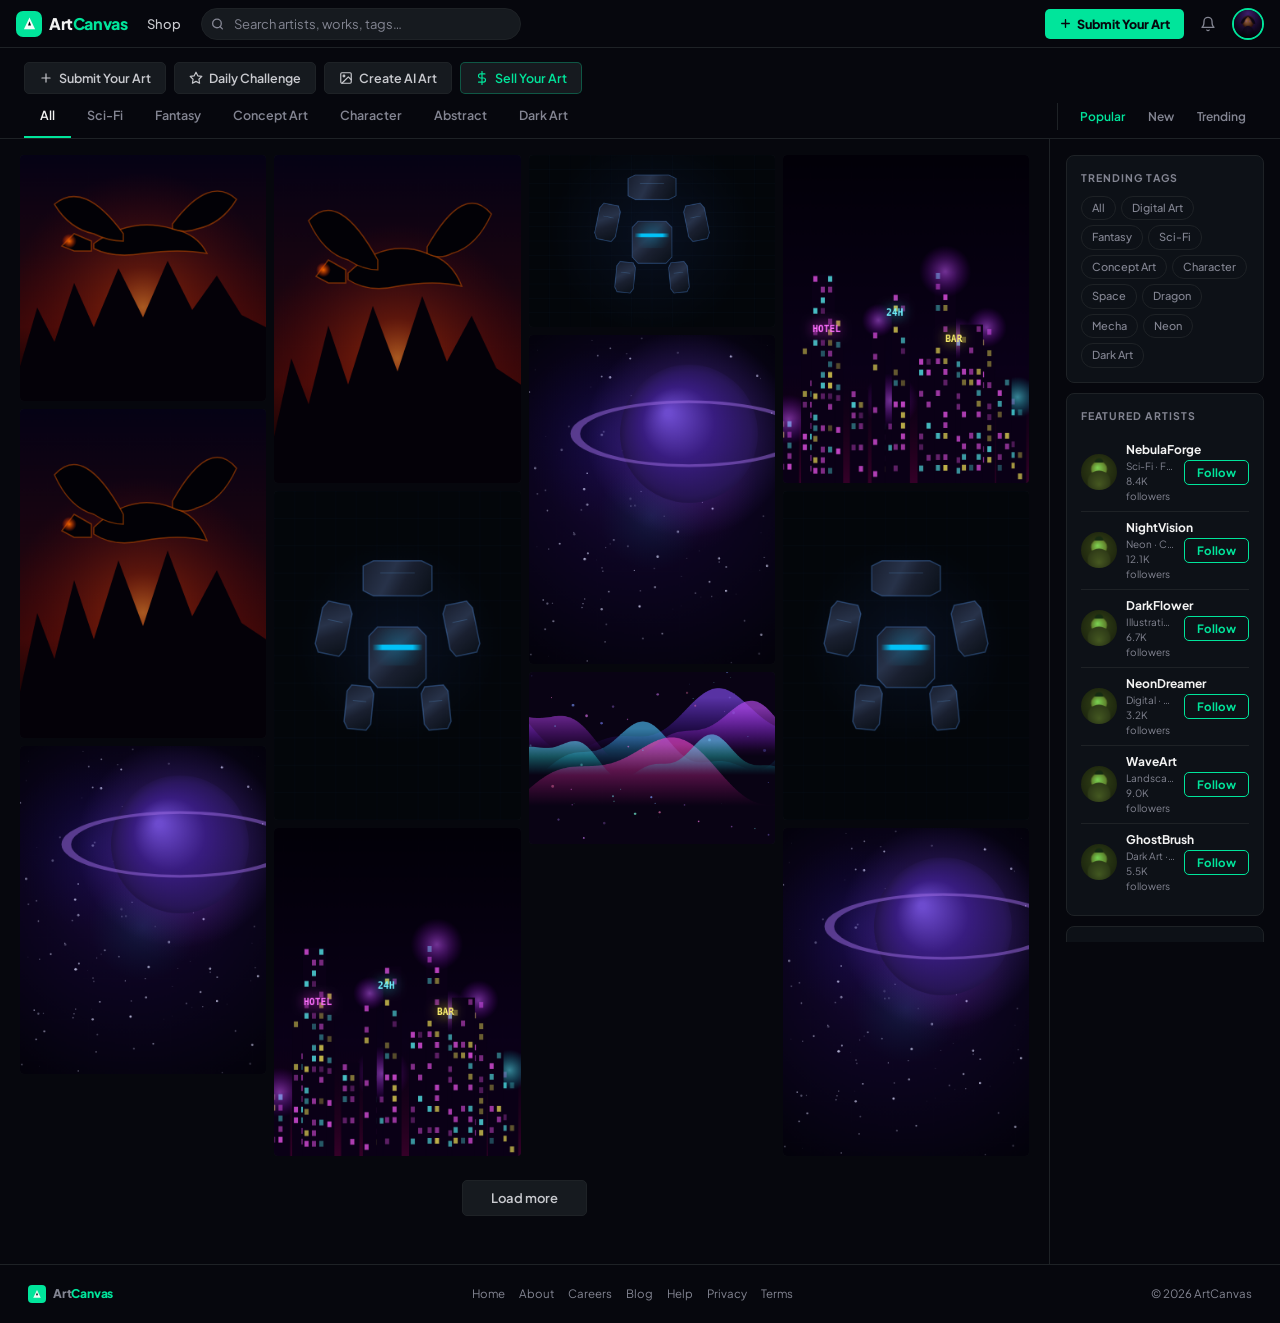
==== browse.html @ 759a5e2f "Overhaul visual design + make site fully functional - Match DeviantArt's exact color palette: #00e59" ====
<!DOCTYPE html>
<html lang="en">
<head>
  <meta charset="UTF-8">
  <meta name="viewport" content="width=device-width, initial-scale=1">
  <title>Explore — ArtCanvas</title>
  <link rel="preconnect" href="https://fonts.googleapis.com">
  <link rel="preconnect" href="https://fonts.gstatic.com" crossorigin>
  <link href="https://fonts.googleapis.com/css2?family=Plus+Jakarta+Sans:wght@400;500;600;700;800;900&display=swap" rel="stylesheet">
  <link rel="stylesheet" href="css/style.css">
</head>
<body>

<!-- ── GLOBAL NAV ─────────────────────────────────── -->
<nav class="nav">
  <a class="logo" href="index.html">
    <span class="logo-icon">
      <svg viewBox="0 0 20 20" fill="none"><polygon points="10,2 17.5,17.5 2.5,17.5" fill="#fff" opacity=".95"/><polygon points="10,7 12,12.5 8,12.5" fill="#06070d"/></svg>
    </span>
    <span class="logo-text">Art<em>Canvas</em></span>
  </a>
  <button class="nav-shop">Shop</button>

  <div class="srch">
    <span class="srch-ico">
      <svg width="13" height="13" viewBox="0 0 24 24" fill="none" stroke="currentColor" stroke-width="2.5" stroke-linecap="round" stroke-linejoin="round"><circle cx="11" cy="11" r="8"/><path d="m21 21-4.35-4.35"/></svg>
    </span>
    <input type="search" id="searchInput" placeholder="Search artists, works, tags…">
  </div>

  <div class="nav-r">
    <button class="btn-submit">
      <svg width="13" height="13" viewBox="0 0 24 24" fill="none" stroke="currentColor" stroke-width="2.5" stroke-linecap="round" stroke-linejoin="round"><path d="M12 5v14m-7-7h14"/></svg>
      Submit Your Art
    </button>
    <button class="nav-icon-btn" title="Notifications">
      <svg viewBox="0 0 24 24" fill="none" stroke="currentColor" stroke-width="2" stroke-linecap="round" stroke-linejoin="round"><path d="M18 8A6 6 0 0 0 6 8c0 7-3 9-3 9h18s-3-2-3-9"/><path d="M13.73 21a2 2 0 0 1-3.46 0"/></svg>
    </button>
    <div class="nav-av"><canvas id="navAv" width="32" height="32"></canvas></div>
  </div>
</nav>

<!-- ── BROWSE PAGE ────────────────────────────────── -->
<div class="browse-page">

  <!-- Action bar -->
  <div class="browse-actions">
    <button class="browse-action-btn">
      <svg viewBox="0 0 24 24" fill="none" stroke="currentColor" stroke-width="2" stroke-linecap="round" stroke-linejoin="round" width="14" height="14"><path d="M12 5v14m-7-7h14"/></svg>
      Submit Your Art
    </button>
    <button class="browse-action-btn">
      <svg viewBox="0 0 24 24" fill="none" stroke="currentColor" stroke-width="2" stroke-linecap="round" stroke-linejoin="round" width="14" height="14"><polygon points="12 2 15.09 8.26 22 9.27 17 14.14 18.18 21.02 12 17.77 5.82 21.02 7 14.14 2 9.27 8.91 8.26 12 2"/></svg>
      Daily Challenge
    </button>
    <button class="browse-action-btn">
      <svg viewBox="0 0 24 24" fill="none" stroke="currentColor" stroke-width="2" stroke-linecap="round" stroke-linejoin="round" width="14" height="14"><rect x="3" y="3" width="18" height="18" rx="2"/><circle cx="8.5" cy="8.5" r="1.5"/><polyline points="21 15 16 10 5 21"/></svg>
      Create AI Art
    </button>
    <button class="browse-action-btn" style="color:var(--acc);border-color:rgba(0,229,155,.3)">
      <svg viewBox="0 0 24 24" fill="none" stroke="currentColor" stroke-width="2" stroke-linecap="round" stroke-linejoin="round" width="14" height="14"><line x1="12" y1="1" x2="12" y2="23"/><path d="M17 5H9.5a3.5 3.5 0 0 0 0 7h5a3.5 3.5 0 0 1 0 7H6"/></svg>
      Sell Your Art
    </button>
  </div>

  <!-- Category bar + sort -->
  <div class="browse-bar">
    <div class="browse-cats" id="browseCats">
      <button class="cat-pill active" data-cat="all">All</button>
      <button class="cat-pill" data-cat="sci-fi">Sci-Fi</button>
      <button class="cat-pill" data-cat="fantasy">Fantasy</button>
      <button class="cat-pill" data-cat="concept">Concept Art</button>
      <button class="cat-pill" data-cat="character">Character</button>
      <button class="cat-pill" data-cat="abstract">Abstract</button>
      <button class="cat-pill" data-cat="dark">Dark Art</button>
    </div>
    <div class="browse-sort">
      <button class="sort-pill active" data-sort="popular">Popular</button>
      <button class="sort-pill" data-sort="new">New</button>
      <button class="sort-pill" data-sort="trending">Trending</button>
    </div>
  </div>

  <!-- Layout -->
  <div class="browse-layout">

    <!-- Main masonry grid -->
    <main class="browse-main">
      <div class="masonry-grid" id="browseGrid"></div>
      <div class="load-more-row">
        <button class="load-more-btn" id="loadMoreBtn">Load more</button>
      </div>
    </main>

    <!-- Sidebar -->
    <aside class="browse-side">

      <div class="sc">
        <div class="sc-hd">Trending Tags</div>
        <div class="tag-cloud">
          <a class="tchip" href="browse.html">All</a>
          <a class="tchip" href="browse.html">Digital Art</a>
          <a class="tchip" href="browse.html">Fantasy</a>
          <a class="tchip" href="browse.html">Sci-Fi</a>
          <a class="tchip" href="browse.html">Concept Art</a>
          <a class="tchip" href="browse.html">Character</a>
          <a class="tchip" href="browse.html">Space</a>
          <a class="tchip" href="browse.html">Dragon</a>
          <a class="tchip" href="browse.html">Mecha</a>
          <a class="tchip" href="browse.html">Neon</a>
          <a class="tchip" href="browse.html">Dark Art</a>
        </div>
      </div>

      <div class="sc">
        <div class="sc-hd">Featured Artists</div>
        <div id="featuredArtists"></div>
      </div>

      <div class="sc">
        <div class="sc-hd">About ArtCanvas</div>
        <p style="font-size:12px;color:var(--fg3);line-height:1.65">A home for artists to share their work, grow their audience, and connect with a global community.</p>
        <div style="margin-top:12px;display:flex;gap:10px;flex-wrap:wrap">
          <a href="#" style="font-size:12px;color:var(--acc);font-weight:700">Join Free</a>
          <a href="#" style="font-size:12px;color:var(--fg3)">About</a>
          <a href="#" style="font-size:12px;color:var(--fg3)">Blog</a>
          <a href="#" style="font-size:12px;color:var(--fg3)">Help</a>
        </div>
      </div>

    </aside>
  </div>
</div>

<!-- ── FOOTER ─────────────────────────────────────── -->
<footer class="site-footer" style="margin-left:0">
  <div class="footer-inner">
    <div class="footer-logo">
      <span class="footer-logo-icon">
        <svg viewBox="0 0 20 20" fill="none"><polygon points="10,2 17.5,17.5 2.5,17.5" fill="#fff" opacity=".9"/><polygon points="10,7 12,12.5 8,12.5" fill="#06070d"/></svg>
      </span>
      <span class="footer-logo-text">Art<em>Canvas</em></span>
    </div>
    <div class="footer-links">
      <a href="index.html">Home</a><a href="#">About</a><a href="#">Careers</a>
      <a href="#">Blog</a><a href="#">Help</a><a href="#">Privacy</a><a href="#">Terms</a>
    </div>
    <div class="footer-copy">&copy; 2026 ArtCanvas</div>
  </div>
</footer>

<script src="js/art.js"></script>
<script src="js/data.js"></script>
<script src="js/app.js"></script>
<script src="js/browse.js"></script>
</body>
</html>
---- css/style.css ----
:root {
  color-scheme: dark;
  /* Matched to DA's exact palette */
  --bg:    #06070d;
  --surf:  #0d1117;
  --surf2: #161a1f;
  --surf3: #1e2226;
  --surf4: #252a30;
  --brd:   #1e2226;
  --brd2:  #2a3038;
  --fg:    #f2f2f2;
  --fg2:   #c9cacf;
  --fg3:   #838592;
  --acc:   #00e59b;
  --acc2:  #00c787;
  --acc-fg:#06070d;
  --red:   #ff5c5c;
  --lsb-w: 64px;
  --nav-h: 48px;
}

*, *::before, *::after { box-sizing: border-box; margin: 0; padding: 0; }
html { scroll-behavior: smooth; }
body {
  background: var(--bg);
  color: var(--fg);
  font-family: 'Plus Jakarta Sans', system-ui, -apple-system, sans-serif;
  font-size: 14px;
  line-height: 1.5;
  -webkit-font-smoothing: antialiased;
}
a { color: inherit; text-decoration: none; }
button { font-family: inherit; cursor: pointer; }
img, canvas, svg { display: block; }

/* ── NAV ─────────────────────────────────────────────── */
.nav {
  position: sticky; top: 0; height: var(--nav-h);
  background: var(--bg); border-bottom: 1px solid var(--brd);
  display: flex; align-items: center; padding: 0 16px; gap: 10px; z-index: 300;
}
.logo { display: flex; align-items: center; gap: 7px; flex-shrink: 0; }
.logo-icon { width: 26px; height: 26px; background: var(--acc); border-radius: 7px; display: flex; align-items: center; justify-content: center; }
.logo-icon svg { width: 15px; height: 15px; }
.logo-text { font-size: 16px; font-weight: 800; color: var(--fg); letter-spacing: -.4px; }
.logo-text em { color: var(--acc); font-style: normal; }
.nav-shop { background: none; border: none; color: var(--fg2); font-size: 13px; font-weight: 500; padding: 0 10px; cursor: pointer; }
.nav-shop:hover { color: var(--fg); }
.srch { flex: 1; max-width: 320px; position: relative; }
.srch-ico { position: absolute; left: 10px; top: 50%; transform: translateY(-50%); color: var(--fg3); pointer-events: none; }
.srch input { width: 100%; background: var(--surf2); border: 1px solid var(--brd); border-radius: 20px; padding: 7px 14px 7px 32px; color: var(--fg); font-size: 13px; outline: none; transition: border-color .2s; font-family: inherit; }
.srch input::placeholder { color: var(--fg3); }
.srch input:focus { border-color: var(--acc); }
.nav-links { display: flex; gap: 4px; margin-left: 4px; }
.nav-links a, .nav-links button { background: none; border: none; color: var(--fg2); font-size: 13px; font-weight: 500; padding: 5px 10px; border-radius: 5px; transition: color .15s, background .15s; white-space: nowrap; }
.nav-links a:hover, .nav-links button:hover { color: var(--fg); background: var(--surf2); }
.nav-links a.active { color: var(--acc); }
.nav-r { margin-left: auto; display: flex; align-items: center; gap: 8px; flex-shrink: 0; }
.btn-submit { background: var(--acc); color: var(--acc-fg); border: none; font-size: 12.5px; font-weight: 800; padding: 7px 14px; border-radius: 5px; display: flex; align-items: center; gap: 5px; transition: background .15s; white-space: nowrap; }
.btn-submit:hover { background: var(--acc2); }
.nav-icon-btn { position: relative; width: 32px; height: 32px; background: none; border: none; border-radius: 5px; display: flex; align-items: center; justify-content: center; color: var(--fg3); transition: color .15s, background .15s; }
.nav-icon-btn:hover { color: var(--fg2); background: var(--surf2); }
.nav-icon-btn svg { width: 16px; height: 16px; }
.notif-dot { position: absolute; top: 5px; right: 5px; width: 6px; height: 6px; background: var(--red); border-radius: 50%; border: 1.5px solid var(--bg); }
.nav-av { width: 32px; height: 32px; border-radius: 50%; overflow: hidden; border: 2px solid var(--acc); cursor: pointer; transition: box-shadow .15s; }
.nav-av:hover { box-shadow: 0 0 0 2px rgba(0,229,155,.3); }
.nav-av canvas { width: 100%; height: 100%; }

/* ── APP SHELL ───────────────────────────────────────── */
.app { display: flex; min-height: calc(100vh - var(--nav-h)); }

/* ── LEFT SIDEBAR ────────────────────────────────────── */
.lsb { width: var(--lsb-w); flex-shrink: 0; position: sticky; top: var(--nav-h); height: calc(100vh - var(--nav-h)); background: var(--bg); border-right: 1px solid var(--brd); display: flex; flex-direction: column; align-items: center; padding-top: 8px; gap: 2px; z-index: 200; }
.lsb-btn { width: 48px; height: 48px; border-radius: 8px; display: flex; flex-direction: column; align-items: center; justify-content: center; gap: 3px; background: none; border: none; color: var(--fg3); transition: color .15s, background .15s; }
.lsb-btn:hover { color: var(--fg2); background: var(--surf2); }
.lsb-btn.active { color: var(--acc); }
.lsb-btn svg { width: 18px; height: 18px; }
.lsb-btn-label { font-size: 9px; font-weight: 600; letter-spacing: .02em; }

/* ── MAIN COLUMN ─────────────────────────────────────── */
.main-col { flex: 1; min-width: 0; }

/* ── HERO ────────────────────────────────────────────── */
.hero-banner { width: 100%; height: 280px; position: relative; overflow: hidden; }
.hero-banner canvas { width: 100%; height: 100%; object-fit: cover; }
.hero-ov {
  position: absolute; inset: 0;
  background: linear-gradient(to top, rgba(6,7,13,.97) 0%, rgba(6,7,13,.6) 30%, rgba(6,7,13,.1) 60%, transparent 100%);
  display: flex; align-items: flex-end; padding: 22px 28px 20px; gap: 14px;
}
.hero-av { width: 64px; height: 64px; border-radius: 50%; overflow: hidden; border: 2.5px solid rgba(255,255,255,.2); box-shadow: 0 0 0 2px rgba(0,229,155,.5); flex-shrink: 0; }
.hero-av canvas { width: 100%; height: 100%; }
.hero-text { flex: 1; min-width: 0; }
.hero-name { font-size: 40px; font-weight: 900; color: #fff; line-height: 1.05; letter-spacing: -.8px; text-shadow: 0 2px 20px rgba(0,0,0,.8); }
.hero-handle { display: flex; align-items: center; gap: 6px; font-size: 13px; font-weight: 600; color: var(--acc); margin-top: 2px; }
.hero-badge { display: inline-flex; align-items: center; justify-content: center; width: 14px; height: 14px; background: var(--acc); border-radius: 50%; font-size: 7px; color: var(--acc-fg); }
.hero-tag { font-size: 12px; color: rgba(255,255,255,.5); margin-top: 3px; }
.hero-stats { display: flex; flex-wrap: wrap; gap: 0; margin-top: 8px; align-items: center; }
.hs-item { font-size: 11.5px; color: rgba(255,255,255,.45); }
.hs-link { font-size: 11.5px; color: rgba(255,255,255,.6); cursor: pointer; transition: color .15s; }
.hs-link:hover { color: var(--acc); }
.hs-dot { font-size: 11px; color: rgba(255,255,255,.2); margin: 0 8px; }

/* ── TAB STRIP ───────────────────────────────────────── */
.tab-strip { background: var(--bg); border-bottom: 1px solid var(--brd); display: flex; align-items: stretch; padding: 0 16px; position: sticky; top: var(--nav-h); z-index: 100; }
.tab-strip-tabs { display: flex; flex: 1; gap: 0; }
.tbtn { background: none; border: none; border-bottom: 2px solid transparent; color: var(--fg3); font-size: 13px; font-weight: 600; padding: 12px 18px; letter-spacing: .01em; transition: color .15s, border-color .15s; white-space: nowrap; }
.tbtn:hover { color: var(--fg2); }
.tbtn.active { color: var(--fg); border-bottom-color: var(--acc); }
.tab-strip-acts { display: flex; align-items: center; gap: 4px; padding: 8px 0; }
.tab-act-btn { width: 30px; height: 30px; border-radius: 5px; background: none; border: 1px solid var(--brd); display: flex; align-items: center; justify-content: center; color: var(--fg3); transition: color .15s, border-color .15s, background .15s; }
.tab-act-btn:hover { color: var(--fg2); border-color: var(--brd2); background: var(--surf2); }
.btn-watch-hero { background: var(--acc); color: var(--acc-fg); border: none; font-size: 12.5px; font-weight: 800; padding: 7px 18px; border-radius: 5px; transition: background .15s; white-space: nowrap; }
.btn-watch-hero:hover { background: var(--acc2); }
.btn-watch-hero.following { background: var(--surf3); color: var(--fg2); border: 1px solid var(--brd2); }
.btn-watch-hero.following:hover { background: rgba(255,92,92,.12); color: var(--red); border-color: rgba(255,92,92,.3); }

/* ── TAB PANELS ──────────────────────────────────────── */
.tab-panel { display: none; }
.tab-panel.active { display: block; }

/* ── HOME LAYOUT ─────────────────────────────────────── */
.home-layout { display: grid; grid-template-columns: 1fr 256px; gap: 0; padding: 0; }
.home-main { padding: 20px 24px 40px; min-width: 0; border-right: 1px solid var(--brd); }
.home-aside { padding: 16px; }

/* ── GALLERY PAGE ────────────────────────────────────── */
.gallery-page { padding: 20px 24px 48px; max-width: 1280px; }

/* ── SECTIONS ────────────────────────────────────────── */
.sec { margin-bottom: 28px; }
.sec-hd-row { display: flex; align-items: center; justify-content: space-between; margin-bottom: 12px; }
.sec-hd-label { font-size: 16px; font-weight: 800; color: var(--fg); letter-spacing: -.2px; }
.sec-see-all { font-size: 12px; color: var(--acc); font-weight: 600; }
.sec-see-all:hover { text-decoration: underline; }

/* ── HORIZONTAL SCROLL STRIP ─────────────────────────── */
.hscroll { display: flex; gap: 6px; overflow-x: auto; padding-bottom: 4px; scrollbar-width: none; }
.hscroll::-webkit-scrollbar { display: none; }
.hscroll-card { flex-shrink: 0; width: 160px; cursor: pointer; border-radius: 6px; overflow: hidden; position: relative; background: var(--surf2); transition: transform .2s; }
.hscroll-card:hover { transform: translateY(-3px); }
.hscroll-card canvas { width: 100%; aspect-ratio: 3/4; display: block; }
.hscroll-card-ov { position: absolute; inset: 0; background: linear-gradient(to top, rgba(6,7,13,.9) 0%, transparent 55%); opacity: 0; transition: opacity .2s; display: flex; flex-direction: column; justify-content: flex-end; padding: 8px; }
.hscroll-card:hover .hscroll-card-ov { opacity: 1; }
.hscroll-card-ov-title { font-size: 11px; font-weight: 700; color: #fff; margin-bottom: 2px; }
.hscroll-card-ov-stat { font-size: 10px; color: rgba(255,255,255,.6); display: flex; align-items: center; gap: 3px; }

/* ── ART CARD (image-only, hover overlay, like DA) ────── */
.art-card { position: relative; overflow: hidden; border-radius: 4px; cursor: pointer; break-inside: avoid; display: block; background: var(--surf2); }
.art-card > canvas { width: 100%; height: auto; display: block; }
.art-card-ov {
  position: absolute; inset: 0; opacity: 0; transition: opacity .18s ease;
  display: flex; flex-direction: column; justify-content: space-between;
  padding: 8px;
  background: linear-gradient(to top, rgba(6,7,13,.88) 0%, rgba(6,7,13,.25) 45%, transparent 75%);
}
.art-card:hover .art-card-ov { opacity: 1; }
.art-card-ov-top { display: flex; justify-content: flex-end; }
.art-like-btn { width: 30px; height: 30px; border-radius: 50%; background: rgba(6,7,13,.75); border: none; display: flex; align-items: center; justify-content: center; color: rgba(255,255,255,.7); transition: background .15s, color .15s; }
.art-like-btn:hover { background: rgba(6,7,13,.9); color: var(--red); }
.art-like-btn.liked { color: var(--red); }
.art-like-btn.liked svg { fill: var(--red); }
.art-card-ov-btm {}
.art-card-title { font-size: 12.5px; font-weight: 700; color: #fff; margin-bottom: 5px; white-space: nowrap; overflow: hidden; text-overflow: ellipsis; }
.art-card-author { display: flex; align-items: center; gap: 5px; }
.art-card-av { border-radius: 50%; border: 1px solid rgba(255,255,255,.15); flex-shrink: 0; }
.art-card-author-name { font-size: 11px; color: rgba(255,255,255,.65); flex: 1; min-width: 0; white-space: nowrap; overflow: hidden; text-overflow: ellipsis; }
.art-card-stat { font-size: 10.5px; color: rgba(255,255,255,.5); display: flex; align-items: center; gap: 3px; flex-shrink: 0; }
.art-card-stat svg { width: 10px; height: 10px; }

/* ── MASONRY GRID ────────────────────────────────────── */
.masonry-grid { columns: 4; column-gap: 8px; }
.masonry-grid .art-card { margin-bottom: 8px; }

/* ── GALLERY GRID (fixed 4-col for profile) ───────────── */
.g-grid { display: grid; grid-template-columns: repeat(4, 1fr); gap: 8px; }
.g-grid .art-card { display: block; }
.g-grid .art-card > canvas { width: 100%; height: auto; }

/* ── FOLDER / COLLECTION ROW ─────────────────────────── */
.folder-section { margin-bottom: 24px; }
.folder-row { display: flex; gap: 8px; overflow-x: auto; scrollbar-width: none; padding-bottom: 4px; }
.folder-row::-webkit-scrollbar { display: none; }
.folder-card { flex-shrink: 0; width: 168px; cursor: pointer; border-radius: 8px; overflow: hidden; border: 2px solid transparent; background: var(--surf2); transition: border-color .2s, transform .2s; }
.folder-card:hover { border-color: var(--brd2); transform: translateY(-2px); }
.folder-card.active { border-color: var(--acc); }
.folder-card canvas { width: 100%; aspect-ratio: 16/9; display: block; }
.folder-name { padding: 8px 9px; font-size: 12px; font-weight: 700; color: var(--fg); background: var(--surf2); }
.folder-count { font-size: 10.5px; color: var(--fg3); font-weight: 400; display: block; margin-top: 1px; }

/* ── GRID FILTER / SORT ──────────────────────────────── */
.grid-filter { display: flex; gap: 6px; flex-wrap: wrap; }
.filter-btn { background: none; border: 1px solid var(--brd); border-radius: 5px; padding: 5px 12px; font-size: 12px; font-weight: 600; color: var(--fg3); display: flex; align-items: center; gap: 5px; transition: color .15s, border-color .15s, background .15s; }
.filter-btn:hover { color: var(--fg2); border-color: var(--brd2); }
.filter-btn.active { color: var(--fg); border-color: var(--acc); background: rgba(0,229,155,.1); }
.sort-row { display: flex; align-items: center; gap: 6px; }
.sort-label { font-size: 12px; color: var(--fg3); }
.sort-btn { background: none; border: 1px solid var(--brd); border-radius: 5px; padding: 5px 12px; font-size: 12px; font-weight: 600; color: var(--fg3); display: flex; align-items: center; gap: 5px; transition: color .15s, border-color .15s; }
.sort-btn:hover { color: var(--fg2); border-color: var(--brd2); }

/* ── SIDEBAR CARDS ───────────────────────────────────── */
.sc { background: var(--surf); border: 1px solid var(--brd); border-radius: 8px; padding: 14px; margin-bottom: 10px; }
.sc-hd { font-size: 10.5px; font-weight: 700; color: var(--fg3); text-transform: uppercase; letter-spacing: .1em; margin-bottom: 10px; }
.sc-hd-count { color: var(--fg3); font-weight: 400; }
.wgrid { display: grid; grid-template-columns: repeat(5, 1fr); gap: 5px; }
.wav { width: 100%; aspect-ratio: 1; border-radius: 50%; overflow: hidden; cursor: pointer; border: 2px solid transparent; transition: border-color .15s, transform .15s; }
.wav:hover { border-color: var(--acc); transform: scale(1.08); }
.wav canvas { width: 100%; height: 100%; }
.tag-cloud { display: flex; flex-wrap: wrap; gap: 5px; }
.tchip { background: none; border: 1px solid var(--brd); border-radius: 12px; padding: 3px 10px; font-size: 11px; color: var(--fg3); cursor: pointer; font-weight: 500; transition: color .15s, border-color .15s; }
.tchip:hover { color: var(--acc); border-color: rgba(0,229,155,.4); }
.grp-row { display: flex; flex-direction: column; gap: 0; }
.grp-item { display: flex; align-items: center; gap: 9px; cursor: pointer; padding: 7px 0; border-bottom: 1px solid var(--brd); transition: background .15s; }
.grp-item:last-child { border-bottom: none; }
.grp-ico { width: 34px; height: 34px; border-radius: 6px; overflow: hidden; flex-shrink: 0; }
.grp-ico canvas { width: 100%; height: 100%; }
.grp-name { font-size: 12px; font-weight: 600; color: var(--fg); }
.grp-sub { font-size: 10.5px; color: var(--fg3); margin-top: 1px; }

/* ── ABOUT CARD ──────────────────────────────────────── */
.about-card { background: var(--surf); border: 1px solid var(--brd); border-radius: 8px; padding: 14px; margin-bottom: 10px; }
.about-card-hd { font-size: 12px; font-weight: 700; color: var(--fg); margin-bottom: 10px; }
.about-meta-row { display: flex; flex-wrap: wrap; gap: 10px; }
.about-meta-item { display: flex; align-items: center; gap: 5px; font-size: 11px; color: var(--fg3); }
.about-type-pill { background: var(--surf2); border: 1px solid var(--brd); border-radius: 10px; padding: 2px 8px; font-size: 10.5px; color: var(--fg3); }
.about-bio-short { font-size: 12px; color: var(--fg3); line-height: 1.65; margin: 10px 0 0; }
.about-card-sh { font-size: 10px; font-weight: 700; color: var(--fg3); text-transform: uppercase; letter-spacing: .09em; margin: 12px 0 7px; }
.badges-row { display: flex; gap: 5px; flex-wrap: wrap; }
.badge-chip { width: 28px; height: 28px; background: var(--surf2); border: 1px solid var(--brd); border-radius: 5px; display: flex; align-items: center; justify-content: center; font-size: 13px; cursor: default; transition: border-color .15s; }
.badge-chip:hover { border-color: var(--brd2); }

/* ── ABOUT FULL PAGE ─────────────────────────────────── */
.about-full { display: grid; grid-template-columns: 1fr 240px; gap: 20px; align-items: start; }
.about-box { background: var(--surf); border: 1px solid var(--brd); border-radius: 8px; padding: 22px; }
.about-sh { font-size: 10.5px; font-weight: 700; color: var(--fg3); text-transform: uppercase; letter-spacing: .1em; margin-bottom: 10px; }
.about-bio { font-size: 13px; color: var(--fg2); line-height: 1.75; }
.pill-row { display: flex; flex-wrap: wrap; gap: 5px; }
.pill { background: var(--surf2); border: 1px solid var(--brd); border-radius: 12px; padding: 3px 11px; font-size: 11.5px; color: var(--fg3); transition: color .15s, border-color .15s; }
.pill:hover { color: var(--fg2); border-color: var(--brd2); }
.detail-list { display: flex; flex-direction: column; gap: 8px; }
.detail-row { display: flex; align-items: center; gap: 7px; font-size: 12px; color: var(--fg3); }
.comm-status { display: flex; align-items: center; gap: 7px; font-size: 12px; font-weight: 600; padding: 8px 12px; border-radius: 6px; }
.comm-status.open { color: var(--acc); background: rgba(0,229,155,.08); border: 1px solid rgba(0,229,155,.2); }

/* ── EMPTY STATE ─────────────────────────────────────── */
.empty-box { background: var(--surf); border: 1px solid var(--brd); border-radius: 8px; padding: 52px 24px; text-align: center; }
.empty-icon { width: 44px; height: 44px; background: var(--surf2); border-radius: 50%; display: flex; align-items: center; justify-content: center; margin: 0 auto 14px; }
.empty-icon svg { width: 20px; height: 20px; color: var(--fg3); }
.empty-title { font-size: 14px; font-weight: 700; color: var(--fg); margin-bottom: 5px; }
.empty-sub { font-size: 12.5px; color: var(--fg3); max-width: 300px; margin: 0 auto; }
.empty-cta { margin-top: 16px; background: var(--acc); color: var(--acc-fg); border: none; font-size: 13px; font-weight: 800; padding: 8px 20px; border-radius: 5px; display: inline-flex; align-items: center; gap: 6px; transition: background .15s; }
.empty-cta:hover { background: var(--acc2); }

/* ── EMPTY BANNER ────────────────────────────────────── */
.empty-banner { border: 1.5px dashed var(--brd2); border-radius: 8px; padding: 40px 24px; text-align: center; }
.empty-banner-icon { width: 48px; height: 48px; background: var(--surf2); border-radius: 50%; display: flex; align-items: center; justify-content: center; margin: 0 auto 14px; }
.empty-banner-icon svg { width: 22px; height: 22px; color: var(--fg3); }
.empty-banner-title { font-size: 15px; font-weight: 800; color: var(--fg); margin-bottom: 5px; }
.empty-banner-sub { font-size: 12.5px; color: var(--fg3); max-width: 340px; margin: 0 auto; line-height: 1.65; }
.empty-banner-cta { margin-top: 18px; background: var(--acc); color: var(--acc-fg); border: none; font-size: 13px; font-weight: 800; padding: 9px 20px; border-radius: 5px; display: inline-flex; align-items: center; gap: 6px; transition: background .15s; }
.empty-banner-cta:hover { background: var(--acc2); }

/* ── SPOTLIGHT EMPTY ─────────────────────────────────── */
.spotlight-empty { background: var(--surf); border: 1px solid var(--brd); border-radius: 8px; padding: 16px 18px; display: flex; align-items: center; justify-content: space-between; gap: 14px; }
.spotlight-empty-inner { display: flex; align-items: center; gap: 10px; font-size: 12.5px; color: var(--fg3); }
.spotlight-empty-inner svg { color: var(--fg3); flex-shrink: 0; }
.spotlight-pin-btn { background: none; border: 1px solid var(--brd); border-radius: 5px; padding: 5px 12px; font-size: 12px; font-weight: 600; color: var(--fg3); white-space: nowrap; transition: color .15s, border-color .15s; }
.spotlight-pin-btn:hover { color: var(--acc); border-color: rgba(0,229,155,.4); }

/* ── COLLECTION ADD BTN ──────────────────────────────── */
.collection-add-btn { flex-shrink: 0; width: 168px; height: 120px; background: var(--surf2); border: 1.5px dashed var(--brd2); border-radius: 8px; display: flex; flex-direction: column; align-items: center; justify-content: center; gap: 6px; color: var(--fg3); font-size: 12px; font-weight: 600; transition: color .15s, border-color .15s, background .15s; }
.collection-add-btn:hover { color: var(--acc); border-color: rgba(0,229,155,.4); background: rgba(0,229,155,.04); }

/* ── FOLLOW TOGGLE ───────────────────────────────────── */
.btn-follow-toggle { background: none; border: 1px solid var(--acc); border-radius: 5px; padding: 4px 12px; font-size: 11.5px; font-weight: 700; color: var(--acc); transition: background .15s, color .15s; white-space: nowrap; }
.btn-follow-toggle:hover:not(.following) { background: var(--acc); color: var(--acc-fg); }
.btn-follow-toggle.following { border-color: var(--brd2); color: var(--fg3); }
.btn-follow-toggle.following:hover { border-color: rgba(255,92,92,.35); color: var(--red); }

/* ── ICON BTN SM ─────────────────────────────────────── */
.icon-btn-sm { width: 28px; height: 28px; border-radius: 5px; background: none; border: 1px solid var(--brd); display: flex; align-items: center; justify-content: center; color: var(--fg3); transition: color .15s, border-color .15s; }
.icon-btn-sm:hover { color: var(--fg2); border-color: var(--brd2); }

/* ── BROWSE PAGE ─────────────────────────────────────── */
.browse-page { padding: 0; }
.browse-bar { display: flex; align-items: center; padding: 0 24px; gap: 12px; border-bottom: 1px solid var(--brd); position: sticky; top: var(--nav-h); z-index: 90; background: var(--bg); }
.browse-cats { display: flex; gap: 0; overflow-x: auto; scrollbar-width: none; flex: 1; }
.browse-cats::-webkit-scrollbar { display: none; }
.cat-pill { background: none; border: none; border-bottom: 2px solid transparent; padding: 13px 16px; font-size: 12.5px; font-weight: 600; color: var(--fg3); white-space: nowrap; transition: color .15s, border-color .15s; flex-shrink: 0; }
.cat-pill:hover { color: var(--fg2); }
.cat-pill.active { color: var(--fg); border-bottom-color: var(--acc); }
.browse-sort { display: flex; gap: 3px; flex-shrink: 0; border-left: 1px solid var(--brd); padding-left: 12px; margin-left: 4px; }
.sort-pill { background: none; border: none; padding: 6px 10px; font-size: 12px; font-weight: 600; color: var(--fg3); border-radius: 5px; transition: color .15s, background .15s; }
.sort-pill:hover { color: var(--fg2); background: var(--surf2); }
.sort-pill.active { color: var(--acc); }
.browse-layout { display: grid; grid-template-columns: 1fr 230px; gap: 0; }
.browse-main { padding: 16px 20px 48px; border-right: 1px solid var(--brd); min-width: 0; }
.browse-side { padding: 16px; position: sticky; top: calc(var(--nav-h) + 49px); max-height: calc(100vh - var(--nav-h) - 49px); overflow-y: auto; scrollbar-width: thin; scrollbar-color: var(--brd2) transparent; }
.browse-actions { display: flex; gap: 8px; padding: 14px 24px 0; flex-wrap: wrap; }
.browse-action-btn { display: flex; align-items: center; gap: 6px; background: var(--surf2); border: 1px solid var(--brd); border-radius: 5px; padding: 7px 14px; font-size: 12.5px; font-weight: 600; color: var(--fg2); transition: color .15s, border-color .15s, background .15s; }
.browse-action-btn:hover { color: var(--fg); border-color: var(--brd2); background: var(--surf3); }
.load-more-row { display: flex; justify-content: center; margin-top: 24px; }
.load-more-btn { background: var(--surf2); border: 1px solid var(--brd); border-radius: 5px; padding: 9px 28px; font-size: 13px; font-weight: 600; color: var(--fg2); transition: color .15s, border-color .15s, background .15s; display: inline-flex; align-items: center; gap: 6px; }
.load-more-btn:hover { color: var(--fg); border-color: var(--brd2); background: var(--surf3); }

/* ── FEATURED ARTIST ROW ─────────────────────────────── */
.featured-artist-row { display: flex; align-items: center; gap: 9px; padding: 7px 0; border-bottom: 1px solid var(--brd); }
.featured-artist-row:last-child { border-bottom: none; }
.fa-av { width: 36px; height: 36px; border-radius: 50%; overflow: hidden; flex-shrink: 0; }
.fa-av canvas { width: 100%; height: 100%; }
.fa-info { flex: 1; min-width: 0; }
.fa-name { font-size: 12px; font-weight: 700; color: var(--fg); }
.fa-name a:hover { color: var(--acc); }
.fa-tag { font-size: 10px; color: var(--fg3); white-space: nowrap; overflow: hidden; text-overflow: ellipsis; }
.fa-followers { font-size: 10px; color: var(--fg3); }

/* ── WORK DETAIL MODAL ───────────────────────────────── */
.wm-overlay { position: fixed; inset: 0; background: rgba(6,7,13,.92); z-index: 1000; display: flex; align-items: center; justify-content: center; opacity: 0; pointer-events: none; transition: opacity .18s; padding: 12px; }
.wm-overlay.open { opacity: 1; pointer-events: all; }
.wm-panel { background: var(--surf); border: 1px solid var(--brd); border-radius: 10px; width: 100%; max-width: 1020px; max-height: calc(100vh - 24px); position: relative; display: flex; flex-direction: column; overflow: hidden; }
.wm-close { position: absolute; top: 10px; right: 10px; z-index: 10; width: 30px; height: 30px; border-radius: 50%; background: rgba(0,0,0,.7); border: 1px solid rgba(255,255,255,.1); display: flex; align-items: center; justify-content: center; color: #fff; transition: background .15s; }
.wm-close:hover { background: rgba(255,255,255,.15); }
.wm-nav-btn { position: absolute; top: 50%; transform: translateY(-50%); z-index: 10; width: 34px; height: 34px; border-radius: 50%; background: rgba(0,0,0,.7); border: 1px solid rgba(255,255,255,.1); display: flex; align-items: center; justify-content: center; color: #fff; transition: background .15s; }
.wm-nav-btn:hover { background: rgba(255,255,255,.15); }
.wm-prev { left: 10px; }
.wm-next { right: 10px; }
.wm-body { display: grid; grid-template-columns: 1fr 360px; flex: 1; min-height: 0; }
.wm-art-col { background: #000; display: flex; align-items: center; justify-content: center; overflow: hidden; border-radius: 10px 0 0 10px; }
.wm-canvas { max-width: 100%; max-height: calc(100vh - 24px); object-fit: contain; display: block; }
.wm-info-col { display: flex; flex-direction: column; gap: 14px; padding: 22px 20px; overflow-y: auto; scrollbar-width: thin; scrollbar-color: var(--brd2) transparent; }
.wm-info-col::-webkit-scrollbar { width: 4px; }
.wm-info-col::-webkit-scrollbar-thumb { background: var(--brd2); border-radius: 4px; }
.wm-artist-row { display: flex; align-items: center; gap: 9px; }
.wm-artist-av { border-radius: 50%; border: 1.5px solid var(--brd); flex-shrink: 0; }
.wm-artist-meta { flex: 1; min-width: 0; }
.wm-artist-name { font-size: 13px; font-weight: 700; color: var(--fg); cursor: pointer; }
.wm-artist-name:hover { color: var(--acc); }
.wm-artist-tag { font-size: 11px; color: var(--fg3); margin-top: 1px; }
.wm-follow-btn { background: none; border: 1px solid var(--acc); border-radius: 5px; padding: 5px 12px; font-size: 12px; font-weight: 700; color: var(--acc); white-space: nowrap; transition: background .15s, color .15s; flex-shrink: 0; }
.wm-follow-btn:hover:not(.following) { background: var(--acc); color: var(--acc-fg); }
.wm-follow-btn.following { border-color: var(--brd2); color: var(--fg3); }
.wm-follow-btn.following:hover { border-color: rgba(255,92,92,.35); color: var(--red); }
.wm-title { font-size: 19px; font-weight: 900; color: var(--fg); line-height: 1.15; letter-spacing: -.3px; }
.wm-stats-row { display: flex; gap: 14px; }
.wm-stat { display: flex; align-items: center; gap: 5px; font-size: 12px; color: var(--fg3); }
.wm-actions { display: flex; gap: 7px; flex-wrap: wrap; }
.wm-like-btn, .wm-save-btn, .wm-share-btn { display: flex; align-items: center; gap: 6px; background: var(--surf2); border: 1px solid var(--brd); border-radius: 5px; padding: 7px 14px; font-size: 12.5px; font-weight: 600; color: var(--fg2); transition: color .15s, border-color .15s, background .15s; }
.wm-like-btn:hover, .wm-save-btn:hover, .wm-share-btn:hover { color: var(--fg); border-color: var(--brd2); }
.wm-like-btn.liked { color: var(--red); border-color: rgba(255,92,92,.3); background: rgba(255,92,92,.08); }
.wm-like-btn.liked svg { fill: var(--red); stroke: var(--red); }
.wm-save-btn.saved { color: var(--acc); border-color: rgba(0,229,155,.3); background: rgba(0,229,155,.06); }
.wm-tags { display: flex; flex-wrap: wrap; gap: 5px; }
.wm-tag { background: var(--surf2); border: 1px solid var(--brd); border-radius: 12px; padding: 3px 10px; font-size: 11px; color: var(--fg3); transition: color .15s, border-color .15s; }
.wm-tag:hover { color: var(--acc); border-color: rgba(0,229,155,.3); }
.wm-desc { font-size: 12.5px; color: var(--fg2); line-height: 1.7; }
.wm-comments-section { display: flex; flex-direction: column; gap: 10px; }
.wm-comments-hd { font-size: 11px; font-weight: 700; color: var(--fg3); text-transform: uppercase; letter-spacing: .08em; }
.wm-comments-list { display: flex; flex-direction: column; gap: 10px; max-height: 180px; overflow-y: auto; scrollbar-width: thin; scrollbar-color: var(--brd2) transparent; }
.wm-comment { display: flex; gap: 8px; align-items: flex-start; }
.wm-comment-user-av { border-radius: 50%; flex-shrink: 0; }
.wm-comment-body { font-size: 12.5px; line-height: 1.6; color: var(--fg2); }
.wm-comment-user { font-weight: 700; color: var(--fg); margin-right: 4px; }
.wm-comment-new .wm-comment-user { color: var(--acc); }
.wm-comment-box { display: flex; align-items: center; gap: 7px; padding-top: 8px; border-top: 1px solid var(--brd); }
.wm-comment-av { border-radius: 50%; flex-shrink: 0; }
.wm-comment-input { flex: 1; background: var(--surf2); border: 1px solid var(--brd); border-radius: 5px; padding: 6px 12px; color: var(--fg); font-size: 12.5px; outline: none; font-family: inherit; transition: border-color .2s; }
.wm-comment-input:focus { border-color: var(--acc); }
.wm-comment-input::placeholder { color: var(--fg3); }
.wm-comment-send { background: var(--acc); color: var(--acc-fg); border: none; border-radius: 5px; padding: 6px 12px; font-size: 12px; font-weight: 700; transition: background .15s; white-space: nowrap; }
.wm-comment-send:hover { background: var(--acc2); }
.wm-related-section { display: flex; flex-direction: column; gap: 8px; border-top: 1px solid var(--brd); padding-top: 12px; }
.wm-related-hd { font-size: 11px; font-weight: 700; color: var(--fg3); text-transform: uppercase; letter-spacing: .08em; }
.wm-related-row { display: flex; gap: 7px; overflow-x: auto; scrollbar-width: none; padding-bottom: 4px; }
.wm-related-row::-webkit-scrollbar { display: none; }
.wm-related-card { flex-shrink: 0; width: 80px; border-radius: 5px; overflow: hidden; cursor: pointer; border: 1px solid var(--brd); transition: border-color .15s, transform .15s; }
.wm-related-card:hover { border-color: var(--acc); transform: scale(1.04); }
.wm-related-card canvas { width: 100%; aspect-ratio: 3/4; display: block; }

/* ── FOOTER ──────────────────────────────────────────── */
.site-footer { border-top: 1px solid var(--brd); background: var(--bg); padding: 20px 28px; margin-left: var(--lsb-w); }
.footer-inner { display: flex; align-items: center; justify-content: space-between; gap: 16px; flex-wrap: wrap; }
.footer-logo { display: flex; align-items: center; gap: 7px; }
.footer-logo-icon { width: 18px; height: 18px; background: var(--acc); border-radius: 4px; display: flex; align-items: center; justify-content: center; }
.footer-logo-icon svg { width: 10px; height: 10px; }
.footer-logo-text { font-size: 12px; font-weight: 800; color: var(--fg3); letter-spacing: -.2px; }
.footer-logo-text em { color: var(--acc); font-style: normal; }
.footer-links { display: flex; flex-wrap: wrap; gap: 4px 14px; }
.footer-links a { font-size: 11.5px; color: var(--fg3); transition: color .15s; }
.footer-links a:hover { color: var(--fg2); }
.footer-copy { font-size: 11.5px; color: var(--fg3); }

/* ── RESPONSIVE ──────────────────────────────────────── */
@media (max-width: 1200px) {
  .masonry-grid { columns: 3; }
}
@media (max-width: 1060px) {
  .browse-layout { grid-template-columns: 1fr 200px; }
  .wm-body { grid-template-columns: 1fr 320px; }
}
@media (max-width: 900px) {
  .home-layout { grid-template-columns: 1fr; }
  .home-main { border-right: none; border-bottom: 1px solid var(--brd); }
  .home-aside { padding: 16px 24px; display: grid; grid-template-columns: repeat(2, 1fr); gap: 12px; }
  .g-grid { grid-template-columns: repeat(3, 1fr); }
  .browse-layout { grid-template-columns: 1fr; }
  .browse-side { display: grid; grid-template-columns: repeat(2, 1fr); gap: 12px; padding: 16px 20px; position: static; max-height: none; }
  .wm-body { grid-template-columns: 1fr; }
  .wm-art-col { min-height: 260px; border-radius: 10px 10px 0 0; }
  .masonry-grid { columns: 3; }
  .about-full { grid-template-columns: 1fr; }
}
@media (max-width: 640px) {
  .lsb { display: none; }
  .site-footer { margin-left: 0; }
  .nav-links { display: none; }
  .g-grid { grid-template-columns: repeat(2, 1fr); }
  .hero-name { font-size: 28px; }
  .hero-banner { height: 220px; }
  .home-layout, .gallery-page { padding: 14px; }
  .browse-page { padding: 0; }
  .browse-main { padding: 12px; }
  .masonry-grid { columns: 2; }
  .browse-side { grid-template-columns: 1fr; padding: 12px; }
  .about-full { grid-template-columns: 1fr; }
  .wm-actions { flex-wrap: wrap; }
  .wm-info-col { padding: 14px; gap: 12px; }
  .home-aside { grid-template-columns: 1fr; padding: 14px; }
}
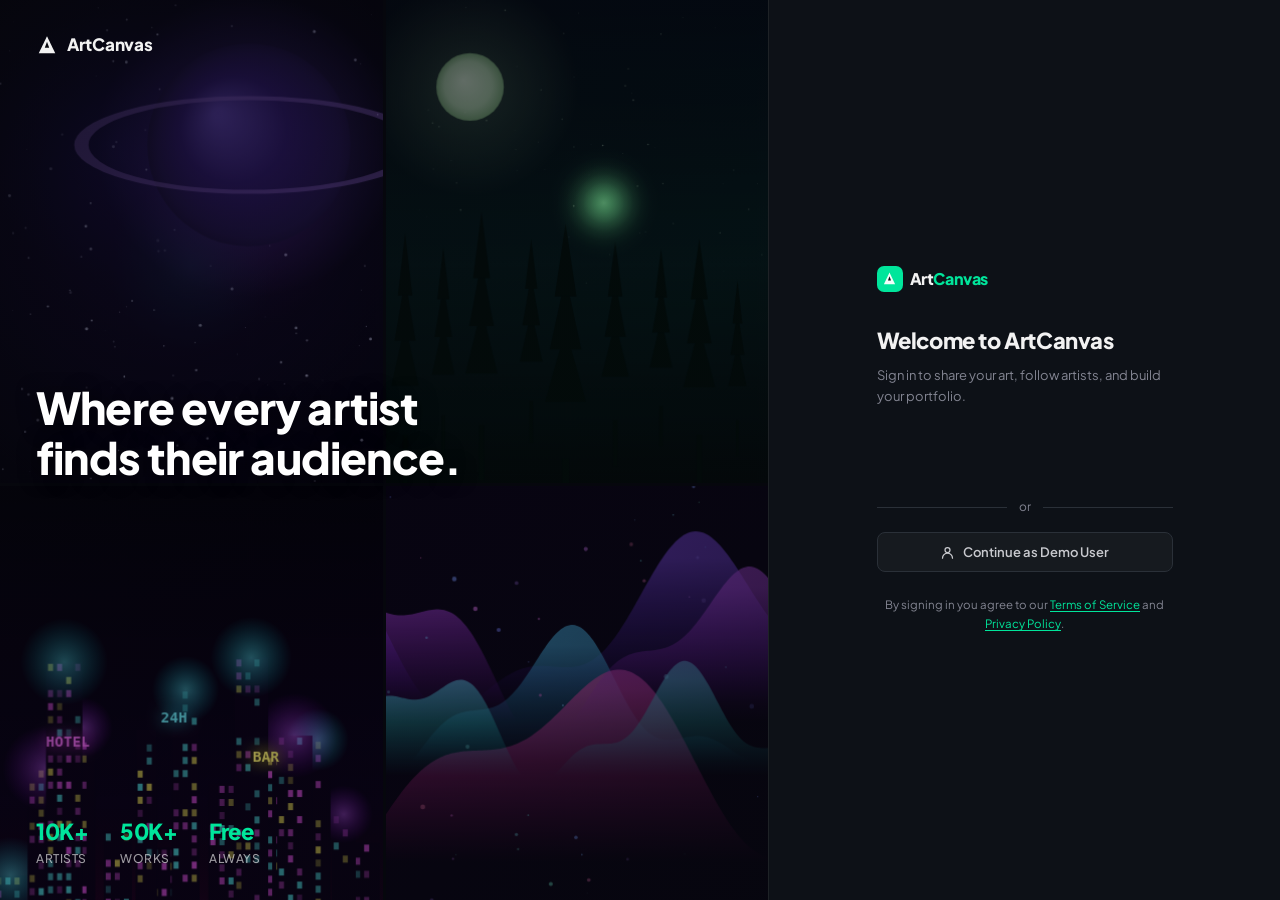
==== commit d549c4c9: "Add Google login gate and remove all placeholder content - New login.html: split-panel landing page " ====
--- a/browse.html
+++ b/browse.html
@@ -149,6 +149,7 @@
   </div>
 </footer>
 
+<script src="js/auth.js"></script>
 <script src="js/art.js"></script>
 <script src="js/data.js"></script>
 <script src="js/app.js"></script>
--- a/css/style.css
+++ b/css/style.css
@@ -97,7 +97,7 @@
 .hero-tag { font-size: 12px; color: rgba(255,255,255,.5); margin-top: 3px; }
 .hero-stats { display: flex; flex-wrap: wrap; gap: 0; margin-top: 8px; align-items: center; }
 .hs-item { font-size: 11.5px; color: rgba(255,255,255,.45); }
-.hs-link { font-size: 11.5px; color: rgba(255,255,255,.6); cursor: pointer; transition: color .15s; }
+.hs-link { font-size: 11.5px; color: rgba(255,255,255,.6); cursor: pointer; transition: color .15s; background: none; border: none; padding: 0; font-family: inherit; }
 .hs-link:hover { color: var(--acc); }
 .hs-dot { font-size: 11px; color: rgba(255,255,255,.2); margin: 0 8px; }
 
@@ -376,6 +376,72 @@
 .wm-related-card:hover { border-color: var(--acc); transform: scale(1.04); }
 .wm-related-card canvas { width: 100%; aspect-ratio: 3/4; display: block; }
 
+/* ── TOAST ───────────────────────────────────────────── */
+.ac-toast { position: fixed; bottom: 28px; left: 50%; transform: translateX(-50%) translateY(20px); background: var(--surf3); border: 1px solid var(--brd2); border-radius: 8px; padding: 10px 20px; font-size: 13px; font-weight: 600; color: var(--fg); z-index: 9999; white-space: nowrap; opacity: 0; transition: opacity .22s, transform .22s; pointer-events: none; box-shadow: 0 4px 20px rgba(0,0,0,.5); }
+.ac-toast.show { opacity: 1; transform: translateX(-50%) translateY(0); }
+.ac-toast.ac-toast-success { border-color: rgba(0,229,155,.3); color: var(--acc); }
+
+/* ── UPLOAD MODAL ────────────────────────────────────── */
+.upload-ov { position: fixed; inset: 0; background: rgba(6,7,13,.88); z-index: 2000; display: flex; align-items: center; justify-content: center; opacity: 0; pointer-events: none; transition: opacity .2s; padding: 16px; }
+.upload-ov.open { opacity: 1; pointer-events: all; }
+.upload-panel { background: var(--surf); border: 1px solid var(--brd2); border-radius: 12px; width: 100%; max-width: 560px; position: relative; overflow: hidden; }
+.upload-close { position: absolute; top: 12px; right: 12px; width: 28px; height: 28px; border-radius: 50%; background: var(--surf3); border: none; display: flex; align-items: center; justify-content: center; color: var(--fg2); transition: background .15s; }
+.upload-close:hover { background: var(--surf4); }
+.upload-hd { font-size: 16px; font-weight: 800; color: var(--fg); padding: 22px 24px 0; letter-spacing: -.2px; }
+.upload-drop { margin: 16px 24px; border: 1.5px dashed var(--brd2); border-radius: 10px; padding: 32px 24px; display: flex; flex-direction: column; align-items: center; gap: 8px; text-align: center; transition: border-color .2s, background .2s; }
+.upload-drop.drag-over { border-color: var(--acc); background: rgba(0,229,155,.05); }
+.upload-drop svg { color: var(--fg3); }
+.upload-drop-title { font-size: 14px; font-weight: 700; color: var(--fg); }
+.upload-drop-sub { font-size: 12px; color: var(--fg3); }
+.upload-browse-btn { margin-top: 4px; background: var(--surf2); border: 1px solid var(--brd2); border-radius: 5px; padding: 7px 16px; font-size: 12.5px; font-weight: 700; color: var(--fg2); cursor: pointer; transition: color .15s, background .15s; font-family: inherit; }
+.upload-browse-btn:hover { color: var(--fg); background: var(--surf3); }
+.upload-fields { display: flex; flex-direction: column; gap: 8px; padding: 0 24px; }
+.upload-field { background: var(--surf2); border: 1px solid var(--brd); border-radius: 6px; padding: 9px 12px; color: var(--fg); font-size: 13px; outline: none; font-family: inherit; transition: border-color .2s; }
+.upload-field:focus { border-color: var(--acc); }
+.upload-field::placeholder { color: var(--fg3); }
+.upload-textarea { resize: vertical; min-height: 72px; }
+.upload-footer { display: flex; justify-content: flex-end; gap: 8px; padding: 16px 24px; border-top: 1px solid var(--brd); margin-top: 16px; }
+.upload-cancel-btn { background: none; border: 1px solid var(--brd2); border-radius: 5px; padding: 8px 18px; font-size: 13px; font-weight: 600; color: var(--fg3); transition: color .15s, border-color .15s; }
+.upload-cancel-btn:hover { color: var(--fg2); }
+.upload-submit-btn { background: var(--acc); color: var(--acc-fg); border: none; border-radius: 5px; padding: 8px 22px; font-size: 13px; font-weight: 800; transition: background .15s; }
+.upload-submit-btn:hover { background: var(--acc2); }
+
+/* ── NOTIFICATION PANEL ──────────────────────────────── */
+.notif-panel { position: fixed; width: 340px; background: var(--surf); border: 1px solid var(--brd2); border-radius: 10px; z-index: 500; box-shadow: 0 8px 32px rgba(0,0,0,.5); opacity: 0; transform: translateY(-8px); transition: opacity .18s, transform .18s; pointer-events: none; }
+.notif-panel.open { opacity: 1; transform: translateY(0); pointer-events: all; }
+.notif-panel-hd { display: flex; align-items: center; justify-content: space-between; padding: 14px 16px 10px; border-bottom: 1px solid var(--brd); }
+.notif-panel-hd span { font-size: 13px; font-weight: 800; color: var(--fg); }
+.notif-mark-all { font-size: 11.5px; color: var(--acc); font-weight: 600; background: none; border: none; cursor: pointer; }
+.notif-mark-all:hover { text-decoration: underline; }
+.notif-list { max-height: 320px; overflow-y: auto; scrollbar-width: thin; scrollbar-color: var(--brd2) transparent; }
+.notif-item { display: flex; gap: 10px; padding: 10px 16px; border-bottom: 1px solid var(--brd); cursor: pointer; transition: background .15s; }
+.notif-item:last-child { border-bottom: none; }
+.notif-item:hover { background: var(--surf2); }
+.notif-item.read { opacity: .5; }
+.notif-av { border-radius: 50%; flex-shrink: 0; }
+.notif-body { flex: 1; min-width: 0; }
+.notif-msg { font-size: 12.5px; color: var(--fg2); line-height: 1.55; }
+.notif-time { font-size: 11px; color: var(--fg3); margin-top: 3px; }
+.notif-ft { padding: 10px 16px; text-align: center; border-top: 1px solid var(--brd); }
+.notif-ft a { font-size: 12px; color: var(--acc); font-weight: 600; }
+
+/* ── ACCOUNT DROPDOWN ────────────────────────────────── */
+.account-menu { position: fixed; width: 200px; background: var(--surf); border: 1px solid var(--brd2); border-radius: 10px; z-index: 500; box-shadow: 0 8px 32px rgba(0,0,0,.5); opacity: 0; transform: translateY(-8px); transition: opacity .18s, transform .18s; pointer-events: none; overflow: hidden; }
+.account-menu.open { opacity: 1; transform: translateY(0); pointer-events: all; }
+.account-menu-profile { display: flex; align-items: center; gap: 10px; padding: 14px 14px 10px; }
+.account-menu-av { border-radius: 50%; flex-shrink: 0; border: 2px solid var(--acc); }
+.account-menu-name { font-size: 13px; font-weight: 700; color: var(--fg); }
+.account-menu-sub { font-size: 11px; color: var(--fg3); margin-top: 1px; }
+.account-menu-div { height: 1px; background: var(--brd); margin: 2px 0; }
+.account-menu-item { display: flex; align-items: center; gap: 9px; padding: 9px 14px; font-size: 12.5px; color: var(--fg2); font-weight: 500; transition: background .15s, color .15s; width: 100%; background: none; border: none; text-align: left; font-family: inherit; cursor: pointer; }
+.account-menu-item:hover { background: var(--surf2); color: var(--fg); }
+.account-signout { color: var(--red) !important; }
+.account-signout:hover { background: rgba(255,92,92,.08) !important; }
+
+/* ── ARTIST LINK IN MODAL ────────────────────────────── */
+.wm-artist-link { color: var(--fg); font-weight: 700; }
+.wm-artist-link:hover { color: var(--acc); }
+
 /* ── FOOTER ──────────────────────────────────────────── */
 .site-footer { border-top: 1px solid var(--brd); background: var(--bg); padding: 20px 28px; margin-left: var(--lsb-w); }
 .footer-inner { display: flex; align-items: center; justify-content: space-between; gap: 16px; flex-wrap: wrap; }
@@ -426,3 +492,257 @@
   .wm-info-col { padding: 14px; gap: 12px; }
   .home-aside { grid-template-columns: 1fr; padding: 14px; }
 }
+
+/* ── LOGIN PAGE ──────────────────────────────────────────── */
+.login-body {
+  overflow: hidden;
+  height: 100vh;
+}
+
+.login-page {
+  display: flex;
+  height: 100vh;
+}
+
+/* Left: art showcase */
+.login-art-side {
+  position: relative;
+  flex: 0 0 60%;
+  overflow: hidden;
+  background: var(--bg);
+}
+
+.login-art-grid {
+  display: grid;
+  grid-template-columns: 1fr 1fr;
+  gap: 3px;
+  height: 100%;
+  opacity: .88;
+}
+
+.login-art-grid canvas {
+  width: 100%;
+  height: 100%;
+  object-fit: cover;
+  display: block;
+}
+
+.login-art-ov {
+  position: absolute;
+  inset: 0;
+  background: linear-gradient(135deg, rgba(6,7,13,.72) 0%, rgba(6,7,13,.30) 60%, rgba(6,7,13,.72) 100%);
+  display: flex;
+  flex-direction: column;
+  justify-content: space-between;
+  padding: 32px 36px;
+  pointer-events: none;
+}
+
+.login-art-logo {
+  display: flex;
+  align-items: center;
+  gap: 9px;
+  font-size: 17px;
+  font-weight: 800;
+  color: var(--fg);
+  letter-spacing: -.3px;
+  pointer-events: all;
+  text-decoration: none;
+}
+
+.login-art-logo svg { flex-shrink: 0; }
+
+.login-art-quote {
+  font-size: clamp(28px, 3.5vw, 44px);
+  font-weight: 800;
+  line-height: 1.15;
+  letter-spacing: -.8px;
+  color: #fff;
+  text-shadow: 0 2px 20px rgba(0,0,0,.6);
+  margin-bottom: 8px;
+}
+
+.login-art-stats {
+  display: flex;
+  gap: 32px;
+  pointer-events: none;
+}
+
+.login-art-stat {
+  display: flex;
+  flex-direction: column;
+  gap: 2px;
+}
+
+.las-num {
+  font-size: 22px;
+  font-weight: 800;
+  color: var(--acc);
+  letter-spacing: -.5px;
+}
+
+.las-label {
+  font-size: 12px;
+  color: rgba(255,255,255,.6);
+  font-weight: 500;
+  text-transform: uppercase;
+  letter-spacing: .5px;
+}
+
+/* Right: login panel */
+.login-panel-side {
+  flex: 0 0 40%;
+  background: var(--surf);
+  display: flex;
+  align-items: center;
+  justify-content: center;
+  overflow-y: auto;
+  border-left: 1px solid var(--brd);
+}
+
+.login-panel {
+  width: 100%;
+  max-width: 360px;
+  padding: 40px 32px;
+  display: flex;
+  flex-direction: column;
+  gap: 0;
+}
+
+.login-panel-logo {
+  margin-bottom: 32px;
+}
+
+.login-hd {
+  font-size: 22px;
+  font-weight: 800;
+  letter-spacing: -.4px;
+  color: var(--fg);
+  margin-bottom: 8px;
+}
+
+.login-sub {
+  font-size: 13px;
+  color: var(--fg3);
+  line-height: 1.6;
+  margin-bottom: 28px;
+}
+
+.login-google-wrap {
+  min-height: 44px;
+  display: flex;
+  flex-direction: column;
+  align-items: flex-start;
+  gap: 8px;
+}
+
+.login-google-note {
+  font-size: 12px;
+  color: var(--fg3);
+  line-height: 1.7;
+  background: var(--surf2);
+  border: 1px solid var(--brd);
+  border-radius: 8px;
+  padding: 12px 14px;
+  width: 100%;
+}
+
+.login-google-note code {
+  font-size: 11px;
+  background: var(--surf3);
+  padding: 1px 5px;
+  border-radius: 4px;
+  color: var(--acc);
+  font-family: monospace;
+}
+
+.login-or {
+  display: flex;
+  align-items: center;
+  gap: 12px;
+  margin: 20px 0 16px;
+  color: var(--fg3);
+  font-size: 12px;
+}
+
+.login-or::before,
+.login-or::after {
+  content: '';
+  flex: 1;
+  height: 1px;
+  background: var(--brd2);
+}
+
+.login-demo-btn {
+  display: flex;
+  align-items: center;
+  justify-content: center;
+  gap: 8px;
+  width: 100%;
+  padding: 11px 16px;
+  background: var(--surf2);
+  border: 1px solid var(--brd2);
+  border-radius: 8px;
+  color: var(--fg2);
+  font-size: 13px;
+  font-weight: 600;
+  cursor: pointer;
+  transition: background .15s, color .15s, border-color .15s;
+}
+
+.login-demo-btn:hover {
+  background: var(--surf3);
+  color: var(--fg);
+  border-color: var(--brd2);
+}
+
+.login-error {
+  margin-top: 12px;
+  font-size: 12px;
+  color: var(--red);
+  background: rgba(255,92,92,.1);
+  border: 1px solid rgba(255,92,92,.25);
+  border-radius: 6px;
+  padding: 8px 12px;
+}
+
+.login-terms {
+  margin-top: 24px;
+  font-size: 11.5px;
+  color: var(--fg3);
+  line-height: 1.65;
+  text-align: center;
+}
+
+.login-terms a {
+  color: var(--acc);
+  text-decoration: underline;
+  text-underline-offset: 2px;
+}
+
+/* Commission status generic */
+.comm-status {
+  font-size: 12px;
+  color: var(--fg3);
+  line-height: 1.6;
+  padding: 8px 0;
+}
+.comm-status.open {
+  display: flex;
+  align-items: center;
+  gap: 6px;
+  color: var(--acc);
+  font-weight: 600;
+  font-size: 13px;
+}
+
+@media (max-width: 768px) {
+  .login-body { overflow: auto; }
+  .login-page { flex-direction: column; height: auto; min-height: 100vh; }
+  .login-art-side { flex: none; height: 220px; }
+  .login-art-quote { font-size: 22px; }
+  .login-art-stats { gap: 20px; }
+  .las-num { font-size: 18px; }
+  .login-panel-side { flex: none; border-left: none; border-top: 1px solid var(--brd); padding: 24px 0; }
+  .login-panel { padding: 0 24px 40px; }
+}
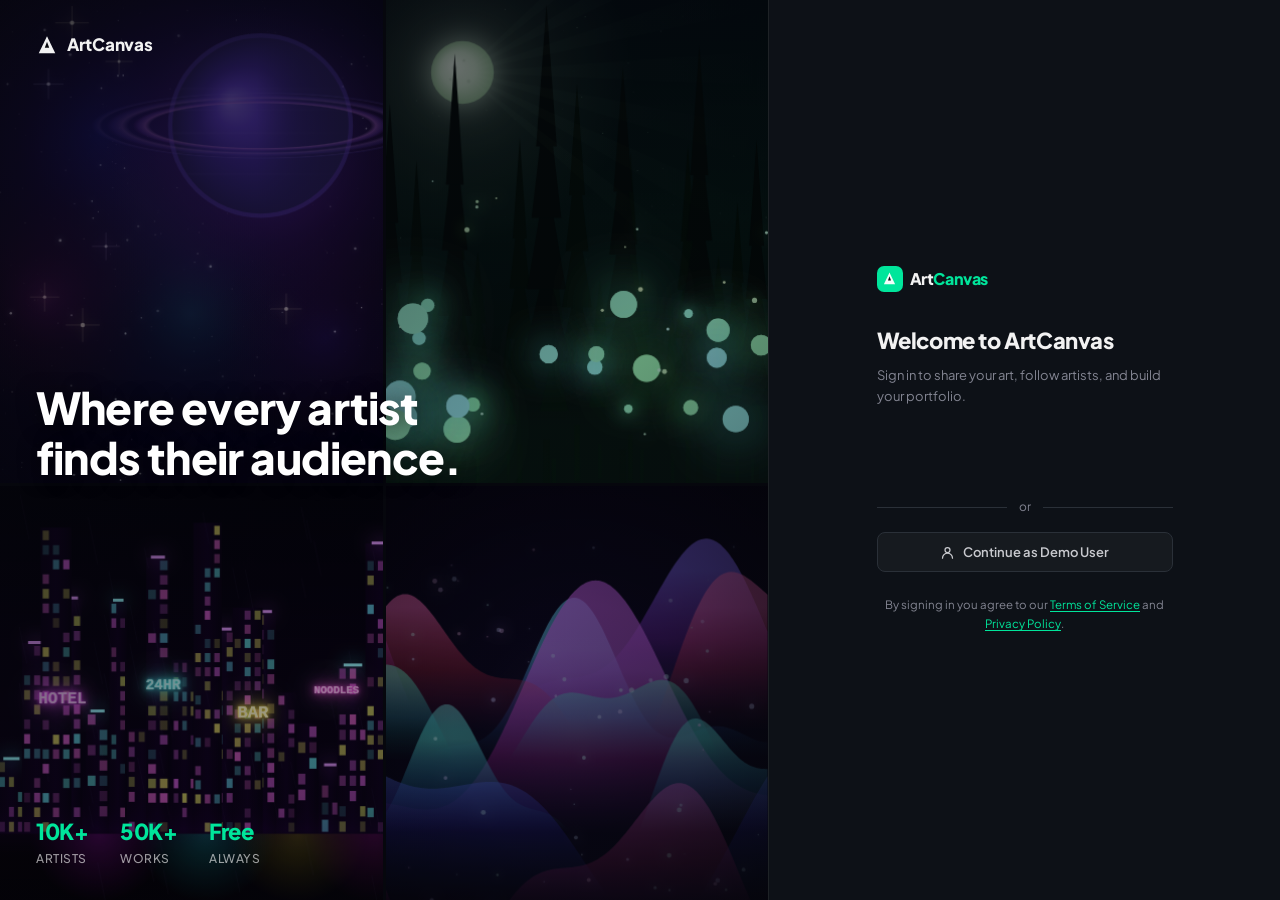
==== commit eff74b20: "Add demo data and wire all interactive elements - data.js: Add 10 artists, 36 works across 9 styles/" ====
--- a/browse.html
+++ b/browse.html
@@ -28,15 +28,24 @@
     <input type="search" id="searchInput" placeholder="Search artists, works, tags…">
   </div>
 
+  <nav class="nav-links">
+    <a class="nav-page-link active" href="browse.html" data-page="browse.html">Explore</a>
+    <a class="nav-page-link" href="index.html" data-page="index.html">Following</a>
+  </nav>
+
   <div class="nav-r">
     <button class="btn-submit">
       <svg width="13" height="13" viewBox="0 0 24 24" fill="none" stroke="currentColor" stroke-width="2.5" stroke-linecap="round" stroke-linejoin="round"><path d="M12 5v14m-7-7h14"/></svg>
       Submit Your Art
     </button>
+    <button class="nav-icon-btn" title="Messages">
+      <svg viewBox="0 0 24 24" fill="none" stroke="currentColor" stroke-width="2" stroke-linecap="round" stroke-linejoin="round"><path d="M21 15a2 2 0 0 1-2 2H7l-4 4V5a2 2 0 0 1 2-2h14a2 2 0 0 1 2 2z"/></svg>
+    </button>
     <button class="nav-icon-btn" title="Notifications">
       <svg viewBox="0 0 24 24" fill="none" stroke="currentColor" stroke-width="2" stroke-linecap="round" stroke-linejoin="round"><path d="M18 8A6 6 0 0 0 6 8c0 7-3 9-3 9h18s-3-2-3-9"/><path d="M13.73 21a2 2 0 0 1-3.46 0"/></svg>
+      <span class="notif-dot"></span>
     </button>
-    <div class="nav-av"><canvas id="navAv" width="32" height="32"></canvas></div>
+    <div class="nav-av"><canvas id="navAv" width="36" height="36"></canvas></div>
   </div>
 </nav>
 
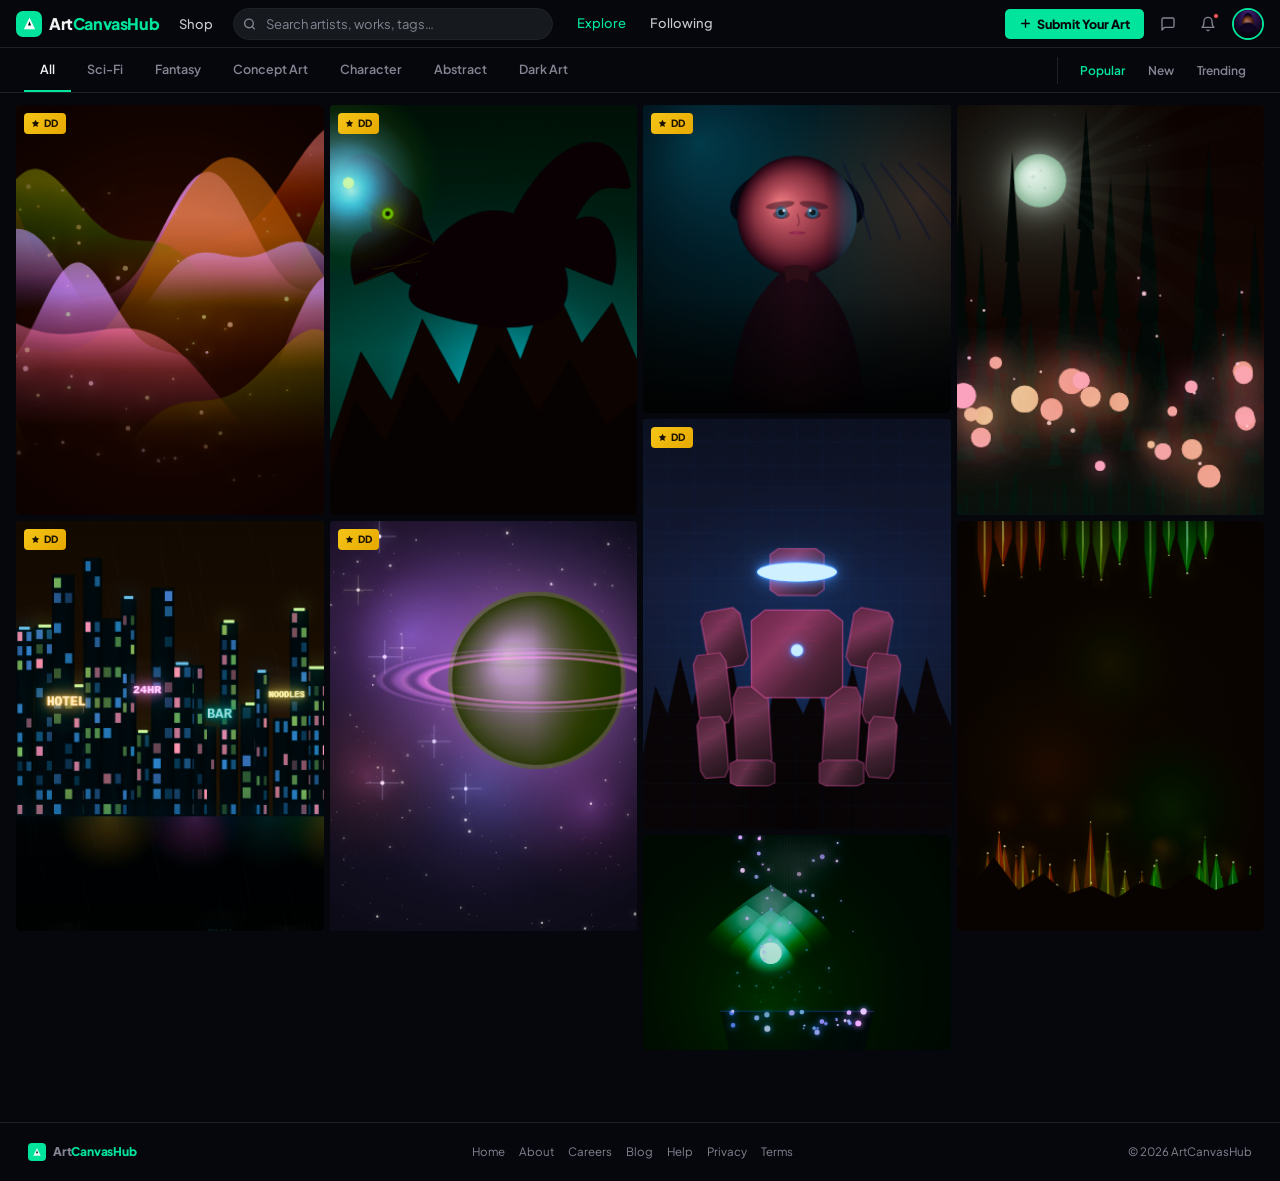
==== commit 92ffeb58: "Site ready to promote: 9 unique artworks, no login wall, share meta - 9 works covering all 9 art sty" ====
--- a/browse.html
+++ b/browse.html
@@ -3,7 +3,17 @@
 <head>
   <meta charset="UTF-8">
   <meta name="viewport" content="width=device-width, initial-scale=1">
-  <title>Explore — ArtCanvas</title>
+  <title>Explore — ArtCanvasHub</title>
+  <meta name="description" content="Discover exceptional digital art from talented creators worldwide. Cyberpunk cities, cosmic nebulae, fantasy dragons, bioluminescent forests and more.">
+  <meta property="og:title" content="ArtCanvasHub — Discover Exceptional Digital Art">
+  <meta property="og:description" content="Procedurally generated art from a community of digital artists. Explore stunning original works — from neon-lit cities to deep space nebulae.">
+  <meta property="og:url" content="https://artcanvashub.onrender.com/browse.html">
+  <meta property="og:type" content="website">
+  <meta property="og:site_name" content="ArtCanvasHub">
+  <meta name="twitter:card" content="summary_large_image">
+  <meta name="twitter:title" content="ArtCanvasHub — Discover Exceptional Digital Art">
+  <meta name="twitter:description" content="Explore original digital artworks from cyberpunk cities to cosmic nebulae. A community for digital artists.">
+  <link rel="icon" href="data:image/svg+xml,<svg xmlns='http://www.w3.org/2000/svg' viewBox='0 0 20 20'><polygon points='10,2 17.5,17.5 2.5,17.5' fill='%236c63ff'/><polygon points='10,7 12,12.5 8,12.5' fill='%2306070d'/></svg>">
   <link rel="preconnect" href="https://fonts.googleapis.com">
   <link rel="preconnect" href="https://fonts.gstatic.com" crossorigin>
   <link href="https://fonts.googleapis.com/css2?family=Plus+Jakarta+Sans:wght@400;500;600;700;800;900&display=swap" rel="stylesheet">
@@ -17,7 +27,7 @@
     <span class="logo-icon">
       <svg viewBox="0 0 20 20" fill="none"><polygon points="10,2 17.5,17.5 2.5,17.5" fill="#fff" opacity=".95"/><polygon points="10,7 12,12.5 8,12.5" fill="#06070d"/></svg>
     </span>
-    <span class="logo-text">Art<em>Canvas</em></span>
+    <span class="logo-text">Art<em>CanvasHub</em></span>
   </a>
   <button class="nav-shop">Shop</button>
 
@@ -127,7 +137,34 @@
       </div>
 
       <div class="sc">
-        <div class="sc-hd">About ArtCanvas</div>
+        <div class="sc-hd">Suggested for You</div>
+        <div id="suggestedArtists"></div>
+      </div>
+
+      <div class="sc">
+        <div class="sc-hd">Community</div>
+        <div class="community-links">
+          <a class="community-link" href="#">
+            <svg viewBox="0 0 24 24" fill="none" stroke="currentColor" stroke-width="2" stroke-linecap="round" stroke-linejoin="round" width="14" height="14"><polygon points="12 2 15.09 8.26 22 9.27 17 14.14 18.18 21.02 12 17.77 5.82 21.02 7 14.14 2 9.27 8.91 8.26 12 2"/></svg>
+            Daily Challenges
+          </a>
+          <a class="community-link" href="#">
+            <svg viewBox="0 0 24 24" fill="none" stroke="currentColor" stroke-width="2" stroke-linecap="round" stroke-linejoin="round" width="14" height="14"><path d="M17 21v-2a4 4 0 0 0-4-4H5a4 4 0 0 0-4 4v2"/><circle cx="9" cy="7" r="4"/><path d="M23 21v-2a4 4 0 0 0-3-3.87"/><path d="M16 3.13a4 4 0 0 1 0 7.75"/></svg>
+            Groups
+          </a>
+          <a class="community-link" href="#">
+            <svg viewBox="0 0 24 24" fill="none" stroke="currentColor" stroke-width="2" stroke-linecap="round" stroke-linejoin="round" width="14" height="14"><path d="M14 2H6a2 2 0 0 0-2 2v16a2 2 0 0 0 2 2h12a2 2 0 0 0 2-2V8z"/><polyline points="14 2 14 8 20 8"/></svg>
+            Journal / Posts
+          </a>
+          <a class="community-link" href="#">
+            <svg viewBox="0 0 24 24" fill="none" stroke="currentColor" stroke-width="2" stroke-linecap="round" stroke-linejoin="round" width="14" height="14"><rect x="3" y="3" width="18" height="18" rx="2"/><circle cx="8.5" cy="8.5" r="1.5"/><polyline points="21 15 16 10 5 21"/></svg>
+            DreamUp (AI Art)
+          </a>
+        </div>
+      </div>
+
+      <div class="sc">
+        <div class="sc-hd">About ArtCanvasHub</div>
         <p style="font-size:12px;color:var(--fg3);line-height:1.65">A home for artists to share their work, grow their audience, and connect with a global community.</p>
         <div style="margin-top:12px;display:flex;gap:10px;flex-wrap:wrap">
           <a href="#" style="font-size:12px;color:var(--acc);font-weight:700">Join Free</a>
@@ -148,13 +185,13 @@
       <span class="footer-logo-icon">
         <svg viewBox="0 0 20 20" fill="none"><polygon points="10,2 17.5,17.5 2.5,17.5" fill="#fff" opacity=".9"/><polygon points="10,7 12,12.5 8,12.5" fill="#06070d"/></svg>
       </span>
-      <span class="footer-logo-text">Art<em>Canvas</em></span>
+      <span class="footer-logo-text">Art<em>CanvasHub</em></span>
     </div>
     <div class="footer-links">
       <a href="index.html">Home</a><a href="#">About</a><a href="#">Careers</a>
       <a href="#">Blog</a><a href="#">Help</a><a href="#">Privacy</a><a href="#">Terms</a>
     </div>
-    <div class="footer-copy">&copy; 2026 ArtCanvas</div>
+    <div class="footer-copy">&copy; 2026 ArtCanvasHub</div>
   </div>
 </footer>
 
--- a/css/style.css
+++ b/css/style.css
@@ -15,7 +15,7 @@
   --acc2:  #00c787;
   --acc-fg:#06070d;
   --red:   #ff5c5c;
-  --lsb-w: 64px;
+  --lsb-w: 40px;
   --nav-h: 48px;
 }
 
@@ -71,24 +71,24 @@
 
 /* ── LEFT SIDEBAR ────────────────────────────────────── */
 .lsb { width: var(--lsb-w); flex-shrink: 0; position: sticky; top: var(--nav-h); height: calc(100vh - var(--nav-h)); background: var(--bg); border-right: 1px solid var(--brd); display: flex; flex-direction: column; align-items: center; padding-top: 8px; gap: 2px; z-index: 200; }
-.lsb-btn { width: 48px; height: 48px; border-radius: 8px; display: flex; flex-direction: column; align-items: center; justify-content: center; gap: 3px; background: none; border: none; color: var(--fg3); transition: color .15s, background .15s; }
+.lsb-btn { width: 40px; height: 40px; border-radius: 6px; display: flex; align-items: center; justify-content: center; background: none; border: none; color: var(--fg3); transition: color .15s, background .15s; }
 .lsb-btn:hover { color: var(--fg2); background: var(--surf2); }
 .lsb-btn.active { color: var(--acc); }
 .lsb-btn svg { width: 18px; height: 18px; }
-.lsb-btn-label { font-size: 9px; font-weight: 600; letter-spacing: .02em; }
+.lsb-btn-label { display: none; }
 
 /* ── MAIN COLUMN ─────────────────────────────────────── */
 .main-col { flex: 1; min-width: 0; }
 
 /* ── HERO ────────────────────────────────────────────── */
-.hero-banner { width: 100%; height: 280px; position: relative; overflow: hidden; }
+.hero-banner { width: 100%; height: 340px; position: relative; overflow: hidden; }
 .hero-banner canvas { width: 100%; height: 100%; object-fit: cover; }
 .hero-ov {
   position: absolute; inset: 0;
   background: linear-gradient(to top, rgba(6,7,13,.97) 0%, rgba(6,7,13,.6) 30%, rgba(6,7,13,.1) 60%, transparent 100%);
   display: flex; align-items: flex-end; padding: 22px 28px 20px; gap: 14px;
 }
-.hero-av { width: 64px; height: 64px; border-radius: 50%; overflow: hidden; border: 2.5px solid rgba(255,255,255,.2); box-shadow: 0 0 0 2px rgba(0,229,155,.5); flex-shrink: 0; }
+.hero-av { width: 100px; height: 100px; border-radius: 50%; overflow: hidden; border: 3px solid rgba(255,255,255,.3); box-shadow: 0 0 0 3px rgba(0,229,155,.6); flex-shrink: 0; }
 .hero-av canvas { width: 100%; height: 100%; }
 .hero-text { flex: 1; min-width: 0; }
 .hero-name { font-size: 40px; font-weight: 900; color: #fff; line-height: 1.05; letter-spacing: -.8px; text-shadow: 0 2px 20px rgba(0,0,0,.8); }
@@ -120,7 +120,7 @@
 .tab-panel.active { display: block; }
 
 /* ── HOME LAYOUT ─────────────────────────────────────── */
-.home-layout { display: grid; grid-template-columns: 1fr 256px; gap: 0; padding: 0; }
+.home-layout { display: grid; grid-template-columns: 1fr 280px; gap: 0; padding: 0; }
 .home-main { padding: 20px 24px 40px; min-width: 0; border-right: 1px solid var(--brd); }
 .home-aside { padding: 16px; }
 
@@ -128,31 +128,32 @@
 .gallery-page { padding: 20px 24px 48px; max-width: 1280px; }
 
 /* ── SECTIONS ────────────────────────────────────────── */
-.sec { margin-bottom: 28px; }
-.sec-hd-row { display: flex; align-items: center; justify-content: space-between; margin-bottom: 12px; }
-.sec-hd-label { font-size: 16px; font-weight: 800; color: var(--fg); letter-spacing: -.2px; }
+.sec { margin-bottom: 32px; }
+.sec-hd-row { display: flex; align-items: center; justify-content: space-between; margin-bottom: 14px; }
+.sec-hd-label { font-size: 15px; font-weight: 800; color: var(--fg); letter-spacing: -.15px; }
 .sec-see-all { font-size: 12px; color: var(--acc); font-weight: 600; }
 .sec-see-all:hover { text-decoration: underline; }
 
 /* ── HORIZONTAL SCROLL STRIP ─────────────────────────── */
-.hscroll { display: flex; gap: 6px; overflow-x: auto; padding-bottom: 4px; scrollbar-width: none; }
+.hscroll { display: flex; gap: 3px; overflow-x: auto; padding-bottom: 4px; scrollbar-width: none; }
 .hscroll::-webkit-scrollbar { display: none; }
-.hscroll-card { flex-shrink: 0; width: 160px; cursor: pointer; border-radius: 6px; overflow: hidden; position: relative; background: var(--surf2); transition: transform .2s; }
+.hscroll-card { flex-shrink: 0; width: 220px; cursor: pointer; border-radius: 3px; overflow: hidden; position: relative; background: var(--surf2); transition: transform .2s; }
 .hscroll-card:hover { transform: translateY(-3px); }
-.hscroll-card canvas { width: 100%; aspect-ratio: 3/4; display: block; }
+.hscroll-card canvas { width: 100%; aspect-ratio: auto; display: block; }
 .hscroll-card-ov { position: absolute; inset: 0; background: linear-gradient(to top, rgba(6,7,13,.9) 0%, transparent 55%); opacity: 0; transition: opacity .2s; display: flex; flex-direction: column; justify-content: flex-end; padding: 8px; }
 .hscroll-card:hover .hscroll-card-ov { opacity: 1; }
 .hscroll-card-ov-title { font-size: 11px; font-weight: 700; color: #fff; margin-bottom: 2px; }
 .hscroll-card-ov-stat { font-size: 10px; color: rgba(255,255,255,.6); display: flex; align-items: center; gap: 3px; }
 
 /* ── ART CARD (image-only, hover overlay, like DA) ────── */
-.art-card { position: relative; overflow: hidden; border-radius: 4px; cursor: pointer; break-inside: avoid; display: block; background: var(--surf2); }
+.art-card { position: relative; overflow: hidden; border-radius: 4px; cursor: pointer; break-inside: avoid; display: block; background: var(--surf2); transition: transform .18s ease, box-shadow .18s ease; }
+.art-card:hover { transform: translateY(-2px); box-shadow: 0 8px 24px rgba(0,0,0,.5); }
 .art-card > canvas { width: 100%; height: auto; display: block; }
 .art-card-ov {
   position: absolute; inset: 0; opacity: 0; transition: opacity .18s ease;
   display: flex; flex-direction: column; justify-content: space-between;
-  padding: 8px;
-  background: linear-gradient(to top, rgba(6,7,13,.88) 0%, rgba(6,7,13,.25) 45%, transparent 75%);
+  padding: 10px;
+  background: linear-gradient(to top, rgba(6,7,13,.92) 0%, rgba(6,7,13,.2) 50%, transparent 80%);
 }
 .art-card:hover .art-card-ov { opacity: 1; }
 .art-card-ov-top { display: flex; justify-content: flex-end; }
@@ -169,8 +170,8 @@
 .art-card-stat svg { width: 10px; height: 10px; }
 
 /* ── MASONRY GRID ────────────────────────────────────── */
-.masonry-grid { columns: 4; column-gap: 8px; }
-.masonry-grid .art-card { margin-bottom: 8px; }
+.masonry-grid { columns: 4; column-gap: 6px; }
+.masonry-grid .art-card { margin-bottom: 6px; }
 
 /* ── GALLERY GRID (fixed 4-col for profile) ───────────── */
 .g-grid { display: grid; grid-template-columns: repeat(4, 1fr); gap: 8px; }
@@ -199,8 +200,8 @@
 .sort-btn:hover { color: var(--fg2); border-color: var(--brd2); }
 
 /* ── SIDEBAR CARDS ───────────────────────────────────── */
-.sc { background: var(--surf); border: 1px solid var(--brd); border-radius: 8px; padding: 14px; margin-bottom: 10px; }
-.sc-hd { font-size: 10.5px; font-weight: 700; color: var(--fg3); text-transform: uppercase; letter-spacing: .1em; margin-bottom: 10px; }
+.sc { background: var(--surf); border: 1px solid var(--brd); border-radius: 10px; padding: 16px; margin-bottom: 12px; }
+.sc-hd { font-size: 10.5px; font-weight: 700; color: var(--fg3); text-transform: uppercase; letter-spacing: .1em; margin-bottom: 12px; }
 .sc-hd-count { color: var(--fg3); font-weight: 400; }
 .wgrid { display: grid; grid-template-columns: repeat(5, 1fr); gap: 5px; }
 .wav { width: 100%; aspect-ratio: 1; border-radius: 50%; overflow: hidden; cursor: pointer; border: 2px solid transparent; transition: border-color .15s, transform .15s; }
@@ -218,7 +219,7 @@
 .grp-sub { font-size: 10.5px; color: var(--fg3); margin-top: 1px; }
 
 /* ── ABOUT CARD ──────────────────────────────────────── */
-.about-card { background: var(--surf); border: 1px solid var(--brd); border-radius: 8px; padding: 14px; margin-bottom: 10px; }
+.about-card { background: var(--surf); border: 1px solid var(--brd); border-radius: 10px; padding: 16px; margin-bottom: 12px; }
 .about-card-hd { font-size: 12px; font-weight: 700; color: var(--fg); margin-bottom: 10px; }
 .about-meta-row { display: flex; flex-wrap: wrap; gap: 10px; }
 .about-meta-item { display: flex; align-items: center; gap: 5px; font-size: 11px; color: var(--fg3); }
@@ -272,7 +273,7 @@
 .collection-add-btn:hover { color: var(--acc); border-color: rgba(0,229,155,.4); background: rgba(0,229,155,.04); }
 
 /* ── FOLLOW TOGGLE ───────────────────────────────────── */
-.btn-follow-toggle { background: none; border: 1px solid var(--acc); border-radius: 5px; padding: 4px 12px; font-size: 11.5px; font-weight: 700; color: var(--acc); transition: background .15s, color .15s; white-space: nowrap; }
+.btn-follow-toggle { background: none; border: 1px solid var(--acc); border-radius: 5px; padding: 4px 10px; font-size: 11px; font-weight: 700; color: var(--acc); transition: background .15s, color .15s; white-space: nowrap; flex-shrink: 0; }
 .btn-follow-toggle:hover:not(.following) { background: var(--acc); color: var(--acc-fg); }
 .btn-follow-toggle.following { border-color: var(--brd2); color: var(--fg3); }
 .btn-follow-toggle.following:hover { border-color: rgba(255,92,92,.35); color: var(--red); }
@@ -293,10 +294,12 @@
 .sort-pill { background: none; border: none; padding: 6px 10px; font-size: 12px; font-weight: 600; color: var(--fg3); border-radius: 5px; transition: color .15s, background .15s; }
 .sort-pill:hover { color: var(--fg2); background: var(--surf2); }
 .sort-pill.active { color: var(--acc); }
-.browse-layout { display: grid; grid-template-columns: 1fr 230px; gap: 0; }
-.browse-main { padding: 16px 20px 48px; border-right: 1px solid var(--brd); min-width: 0; }
-.browse-side { padding: 16px; position: sticky; top: calc(var(--nav-h) + 49px); max-height: calc(100vh - var(--nav-h) - 49px); overflow-y: auto; scrollbar-width: thin; scrollbar-color: var(--brd2) transparent; }
-.browse-actions { display: flex; gap: 8px; padding: 14px 24px 0; flex-wrap: wrap; }
+.browse-layout { display: grid; grid-template-columns: 1fr; gap: 0; }
+.browse-main { padding: 12px 16px 48px; border-right: none; min-width: 0; }
+.browse-side { display: none; }
+.browse-side .sc { padding: 12px; }
+.browse-side .btn-follow-toggle { padding: 3px 9px; font-size: 11px; }
+.browse-actions { display: none; }
 .browse-action-btn { display: flex; align-items: center; gap: 6px; background: var(--surf2); border: 1px solid var(--brd); border-radius: 5px; padding: 7px 14px; font-size: 12.5px; font-weight: 600; color: var(--fg2); transition: color .15s, border-color .15s, background .15s; }
 .browse-action-btn:hover { color: var(--fg); border-color: var(--brd2); background: var(--surf3); }
 .load-more-row { display: flex; justify-content: center; margin-top: 24px; }
@@ -304,15 +307,15 @@
 .load-more-btn:hover { color: var(--fg); border-color: var(--brd2); background: var(--surf3); }
 
 /* ── FEATURED ARTIST ROW ─────────────────────────────── */
-.featured-artist-row { display: flex; align-items: center; gap: 9px; padding: 7px 0; border-bottom: 1px solid var(--brd); }
+.featured-artist-row { display: flex; align-items: center; gap: 10px; padding: 9px 0; border-bottom: 1px solid var(--brd); }
 .featured-artist-row:last-child { border-bottom: none; }
-.fa-av { width: 36px; height: 36px; border-radius: 50%; overflow: hidden; flex-shrink: 0; }
+.fa-av { width: 40px; height: 40px; border-radius: 50%; overflow: hidden; flex-shrink: 0; }
 .fa-av canvas { width: 100%; height: 100%; }
-.fa-info { flex: 1; min-width: 0; }
-.fa-name { font-size: 12px; font-weight: 700; color: var(--fg); }
+.fa-info { flex: 1; min-width: 0; overflow: hidden; }
+.fa-name { font-size: 12px; font-weight: 700; color: var(--fg); white-space: nowrap; overflow: hidden; text-overflow: ellipsis; }
 .fa-name a:hover { color: var(--acc); }
-.fa-tag { font-size: 10px; color: var(--fg3); white-space: nowrap; overflow: hidden; text-overflow: ellipsis; }
-.fa-followers { font-size: 10px; color: var(--fg3); }
+.fa-tag { display: none; }
+.fa-followers { font-size: 11px; color: var(--fg3); margin-top: 1px; white-space: nowrap; overflow: hidden; text-overflow: ellipsis; }
 
 /* ── WORK DETAIL MODAL ───────────────────────────────── */
 .wm-overlay { position: fixed; inset: 0; background: rgba(6,7,13,.92); z-index: 1000; display: flex; align-items: center; justify-content: center; opacity: 0; pointer-events: none; transition: opacity .18s; padding: 12px; }
@@ -442,6 +445,69 @@
 .wm-artist-link { color: var(--fg); font-weight: 700; }
 .wm-artist-link:hover { color: var(--acc); }
 
+/* ── WORK MODAL ADDITIONS ────────────────────────────── */
+.wm-title-row { display: flex; align-items: flex-start; gap: 8px; flex-wrap: wrap; }
+.wm-title-row .wm-title { flex: 1; min-width: 0; }
+.wm-category-badge { flex-shrink: 0; margin-top: 4px; background: var(--surf3); border: 1px solid var(--brd2); border-radius: 10px; padding: 2px 9px; font-size: 10.5px; font-weight: 600; color: var(--fg3); text-transform: capitalize; white-space: nowrap; }
+.wm-published-stat { margin-left: auto; white-space: nowrap; }
+.wm-download-btn { display: flex; align-items: center; gap: 6px; background: var(--surf2); border: 1px solid var(--brd); border-radius: 5px; padding: 7px 14px; font-size: 12.5px; font-weight: 600; color: var(--fg2); transition: color .15s, border-color .15s, background .15s; }
+.wm-download-btn:hover { color: var(--acc); border-color: rgba(0,229,155,.3); background: rgba(0,229,155,.05); }
+
+/* ── COMMENT LIKE / REPLY ─────────────────────────────── */
+.wm-comment-actions { display: flex; align-items: center; gap: 8px; margin-top: 4px; }
+.wm-comment-like-btn { display: flex; align-items: center; gap: 3px; background: none; border: none; color: var(--fg3); font-size: 11px; cursor: pointer; padding: 0; font-family: inherit; transition: color .15s; }
+.wm-comment-like-btn:hover { color: var(--red); }
+.wm-comment-like-btn.liked { color: var(--red); }
+.wm-comment-like-btn.liked svg { fill: var(--red); }
+.wm-comment-like-count { font-size: 10.5px; }
+.wm-comment-reply-btn { background: none; border: none; color: var(--fg3); font-size: 11px; font-weight: 600; cursor: pointer; padding: 0; font-family: inherit; transition: color .15s; }
+.wm-comment-reply-btn:hover { color: var(--acc); }
+
+/* ── ART CARD STAT SEPARATOR ─────────────────────────── */
+.art-card-stat-sep { opacity: .4; margin: 0 1px; }
+
+/* ── TAG CHIP ACTIVE STATE ───────────────────────────── */
+.tchip.active { color: var(--acc); border-color: rgba(0,229,155,.4); background: rgba(0,229,155,.06); }
+
+/* ── JOURNAL PAGE ────────────────────────────────────── */
+.journal-page { max-width: 720px; }
+.journal-header { display: flex; align-items: center; justify-content: space-between; margin-bottom: 20px; }
+.journal-list { display: flex; flex-direction: column; gap: 16px; }
+.journal-entry { background: var(--surf); border: 1px solid var(--brd); border-radius: 8px; padding: 20px 22px; transition: border-color .2s; }
+.journal-entry:hover { border-color: var(--brd2); }
+.journal-entry-hd { font-size: 16px; font-weight: 800; color: var(--fg); margin-bottom: 6px; letter-spacing: -.2px; cursor: pointer; }
+.journal-entry-hd:hover { color: var(--acc); }
+.journal-entry-meta { display: flex; align-items: center; gap: 0; font-size: 11.5px; color: var(--fg3); margin-bottom: 10px; }
+.journal-meta-sep { margin: 0 8px; opacity: .4; }
+.journal-entry-excerpt { font-size: 13px; color: var(--fg2); line-height: 1.75; }
+.journal-entry-footer { display: flex; align-items: center; gap: 10px; margin-top: 14px; border-top: 1px solid var(--brd); padding-top: 12px; }
+.journal-like-btn, .journal-comment-btn { display: flex; align-items: center; gap: 5px; background: none; border: 1px solid var(--brd); border-radius: 5px; padding: 5px 10px; font-size: 12px; color: var(--fg3); cursor: pointer; font-family: inherit; transition: color .15s, border-color .15s; }
+.journal-like-btn:hover { color: var(--red); border-color: rgba(255,92,92,.3); }
+.journal-like-btn.liked { color: var(--red); border-color: rgba(255,92,92,.3); background: rgba(255,92,92,.06); }
+.journal-like-btn.liked svg { fill: var(--red); }
+.journal-comment-btn:hover { color: var(--acc); border-color: rgba(0,229,155,.3); }
+.journal-read-more { margin-left: auto; font-size: 12px; font-weight: 600; color: var(--acc); cursor: pointer; }
+.journal-read-more:hover { text-decoration: underline; }
+
+/* ── COMMUNITY SIDEBAR LINKS ─────────────────────────── */
+.community-links { display: flex; flex-direction: column; gap: 0; }
+.community-link { display: flex; align-items: center; gap: 8px; padding: 7px 0; font-size: 12px; font-weight: 500; color: var(--fg3); border-bottom: 1px solid var(--brd); transition: color .15s; }
+.community-link:last-child { border-bottom: none; }
+.community-link:hover { color: var(--fg2); }
+.community-link svg { flex-shrink: 0; }
+
+/* ── SOCIAL LINKS ────────────────────────────────────── */
+.social-links { display: flex; flex-direction: column; gap: 0; }
+.social-link { display: flex; align-items: center; gap: 8px; padding: 7px 0; font-size: 12px; color: var(--fg3); border-bottom: 1px solid var(--brd); transition: color .15s; }
+.social-link:last-child { border-bottom: none; }
+.social-link:hover { color: var(--acc); }
+.social-link svg { flex-shrink: 0; }
+
+/* ── EXPLORE DIVIDER ─────────────────────────────────── */
+.explore-divider { display: flex; align-items: center; gap: 12px; margin: 20px 0 12px; }
+.explore-divider::before, .explore-divider::after { content: ''; flex: 1; height: 1px; background: var(--brd); }
+.explore-divider span { font-size: 11px; font-weight: 700; color: var(--fg3); text-transform: uppercase; letter-spacing: .1em; white-space: nowrap; }
+
 /* ── FOOTER ──────────────────────────────────────────── */
 .site-footer { border-top: 1px solid var(--brd); background: var(--bg); padding: 20px 28px; margin-left: var(--lsb-w); }
 .footer-inner { display: flex; align-items: center; justify-content: space-between; gap: 16px; flex-wrap: wrap; }
@@ -458,9 +524,10 @@
 /* ── RESPONSIVE ──────────────────────────────────────── */
 @media (max-width: 1200px) {
   .masonry-grid { columns: 3; }
+  .browse-layout { grid-template-columns: 1fr 250px; }
 }
 @media (max-width: 1060px) {
-  .browse-layout { grid-template-columns: 1fr 200px; }
+  .browse-layout { grid-template-columns: 1fr 240px; }
   .wm-body { grid-template-columns: 1fr 320px; }
 }
 @media (max-width: 900px) {
@@ -736,6 +803,209 @@
   font-size: 13px;
 }
 
+/* ── ABOUT QUICK FACTS (DA-style) ───────────────────────── */
+.about-qf-row {
+  display: flex;
+  align-items: center;
+  flex-wrap: wrap;
+  gap: 6px;
+  margin-bottom: 6px;
+}
+.about-qf-item {
+  display: flex;
+  align-items: center;
+  gap: 5px;
+  font-size: 13px;
+  color: var(--fg2);
+}
+.about-qf-item svg { color: var(--fg3); flex-shrink: 0; }
+.about-qf-sep { color: var(--fg3); font-size: 13px; }
+.about-pronouns {
+  font-size: 13px;
+  color: var(--fg3);
+  margin-bottom: 4px;
+}
+.about-badges-row {
+  display: flex;
+  gap: 8px;
+  flex-wrap: wrap;
+  margin-top: 10px;
+}
+.about-badge-icon {
+  width: 36px;
+  height: 36px;
+  border-radius: 8px;
+  background: var(--surf3);
+  border: 1px solid var(--brd2);
+  display: flex;
+  align-items: center;
+  justify-content: center;
+  color: var(--fg3);
+  cursor: pointer;
+  transition: border-color .15s, color .15s;
+}
+.about-badge-icon:hover { border-color: var(--acc); color: var(--fg); }
+.about-badge-blue  { background: rgba(56,189,248,.08); border-color: rgba(56,189,248,.25); color: #38bdf8; }
+.about-badge-green { background: rgba(0,229,155,.08); border-color: rgba(0,229,155,.25); color: var(--acc); }
+.about-badge-purple { background: rgba(167,139,250,.08); border-color: rgba(167,139,250,.25); color: #a78bfa; }
+
+/* ── BADGE CHIPS (achievements) ─────────────────────────── */
+.badge-chip-gold { background: rgba(245,197,24,.15); border-color: rgba(245,197,24,.4); color: #f5c518; }
+.badge-chip-blue { background: rgba(56,189,248,.12); border-color: rgba(56,189,248,.35); color: #38bdf8; }
+.badge-chip-purple { background: rgba(167,139,250,.12); border-color: rgba(167,139,250,.35); color: #a78bfa; }
+
+/* ── INTERESTS SECTION ───────────────────────────────────── */
+.interests-list { display: flex; flex-direction: column; gap: 8px; }
+.interest-item {
+  display: flex;
+  align-items: flex-start;
+  gap: 8px;
+  font-size: 12px;
+  color: var(--fg2);
+  line-height: 1.5;
+}
+.interest-item svg { flex-shrink: 0; margin-top: 2px; color: var(--fg3); }
+
+/* ── WHO TO WATCH ────────────────────────────────────────── */
+.wtw-row {
+  display: flex;
+  align-items: center;
+  gap: 8px;
+  padding: 8px 0;
+  border-bottom: 1px solid var(--brd);
+}
+.wtw-row:last-child { border-bottom: none; }
+.wtw-av { width: 34px; height: 34px; border-radius: 50%; overflow: hidden; flex-shrink: 0; }
+.wtw-av canvas { border-radius: 50%; }
+.wtw-info { flex: 1; min-width: 0; }
+.wtw-name { font-size: 12.5px; font-weight: 600; color: var(--fg); white-space: nowrap; overflow: hidden; text-overflow: ellipsis; }
+.wtw-sub { font-size: 11px; color: var(--fg3); margin-top: 2px; }
+.wtw-btn {
+  background: transparent;
+  border: 1px solid var(--acc);
+  color: var(--acc);
+  border-radius: 20px;
+  padding: 4px 10px;
+  font-size: 11px;
+  font-weight: 700;
+  cursor: pointer;
+  flex-shrink: 0;
+  white-space: nowrap;
+}
+.wtw-btn:hover { background: rgba(0,229,155,.1); }
+.wtw-btn.following {
+  background: rgba(0,229,155,.15);
+  border-color: rgba(0,229,155,.4);
+  color: var(--fg2);
+}
+
+/* ── DAILY DEVIATION BADGE ───────────────────────────────── */
+.dd-badge {
+  position: absolute;
+  top: 8px;
+  left: 8px;
+  background: linear-gradient(135deg, #f5c518, #e6a800);
+  color: #1a1200;
+  font-size: 10px;
+  font-weight: 800;
+  padding: 3px 7px;
+  border-radius: 4px;
+  letter-spacing: .3px;
+  display: flex;
+  align-items: center;
+  gap: 4px;
+  pointer-events: none;
+  z-index: 5;
+}
+
+/* ── PROFILE COMMENTS ─────────────────────────────────────── */
+.profile-comments {
+  display: flex;
+  flex-direction: column;
+  gap: 12px;
+  margin-bottom: 14px;
+}
+.pc-comment {
+  display: flex;
+  gap: 10px;
+  align-items: flex-start;
+}
+.pc-comment-av {
+  flex-shrink: 0;
+  border-radius: 50%;
+  overflow: hidden;
+}
+.pc-comment-body { flex: 1; }
+.pc-comment-user {
+  font-weight: 700;
+  font-size: 12.5px;
+  color: var(--fg);
+}
+.pc-comment-text {
+  font-size: 12.5px;
+  color: var(--fg2);
+}
+.pc-comment-meta {
+  font-size: 11px;
+  color: var(--fg3);
+  margin-top: 3px;
+}
+.pc-comment-new .pc-comment-user { color: var(--acc); }
+.pc-form {
+  display: flex;
+  align-items: center;
+  gap: 8px;
+  padding-top: 8px;
+  border-top: 1px solid var(--brd);
+}
+.pc-form-av { border-radius: 50%; overflow: hidden; flex-shrink: 0; }
+.pc-form-input {
+  flex: 1;
+  background: var(--surf3);
+  border: 1px solid var(--brd2);
+  border-radius: 20px;
+  padding: 7px 14px;
+  color: var(--fg);
+  font-size: 12.5px;
+  font-family: inherit;
+  outline: none;
+}
+.pc-form-input:focus { border-color: var(--acc); }
+.pc-form-send {
+  background: var(--acc);
+  color: var(--acc-fg);
+  border: none;
+  border-radius: 20px;
+  padding: 7px 14px;
+  font-size: 12px;
+  font-weight: 700;
+  cursor: pointer;
+}
+.pc-form-send:hover { background: var(--acc2); }
+
+/* ── MORE LIKE THIS (work modal) ─────────────────────────── */
+.wm-mlt-section {
+  margin-top: 20px;
+  padding-top: 16px;
+  border-top: 1px solid var(--brd);
+}
+.wm-mlt-hd {
+  font-size: 13px;
+  font-weight: 700;
+  color: var(--fg2);
+  margin-bottom: 10px;
+  letter-spacing: .2px;
+}
+.wm-mlt-row {
+  display: flex;
+  gap: 8px;
+  overflow-x: auto;
+  padding-bottom: 4px;
+}
+.wm-mlt-row::-webkit-scrollbar { height: 3px; }
+.wm-mlt-row::-webkit-scrollbar-track { background: transparent; }
+.wm-mlt-row::-webkit-scrollbar-thumb { background: var(--surf4); border-radius: 2px; }
+
 @media (max-width: 768px) {
   .login-body { overflow: auto; }
   .login-page { flex-direction: column; height: auto; min-height: 100vh; }
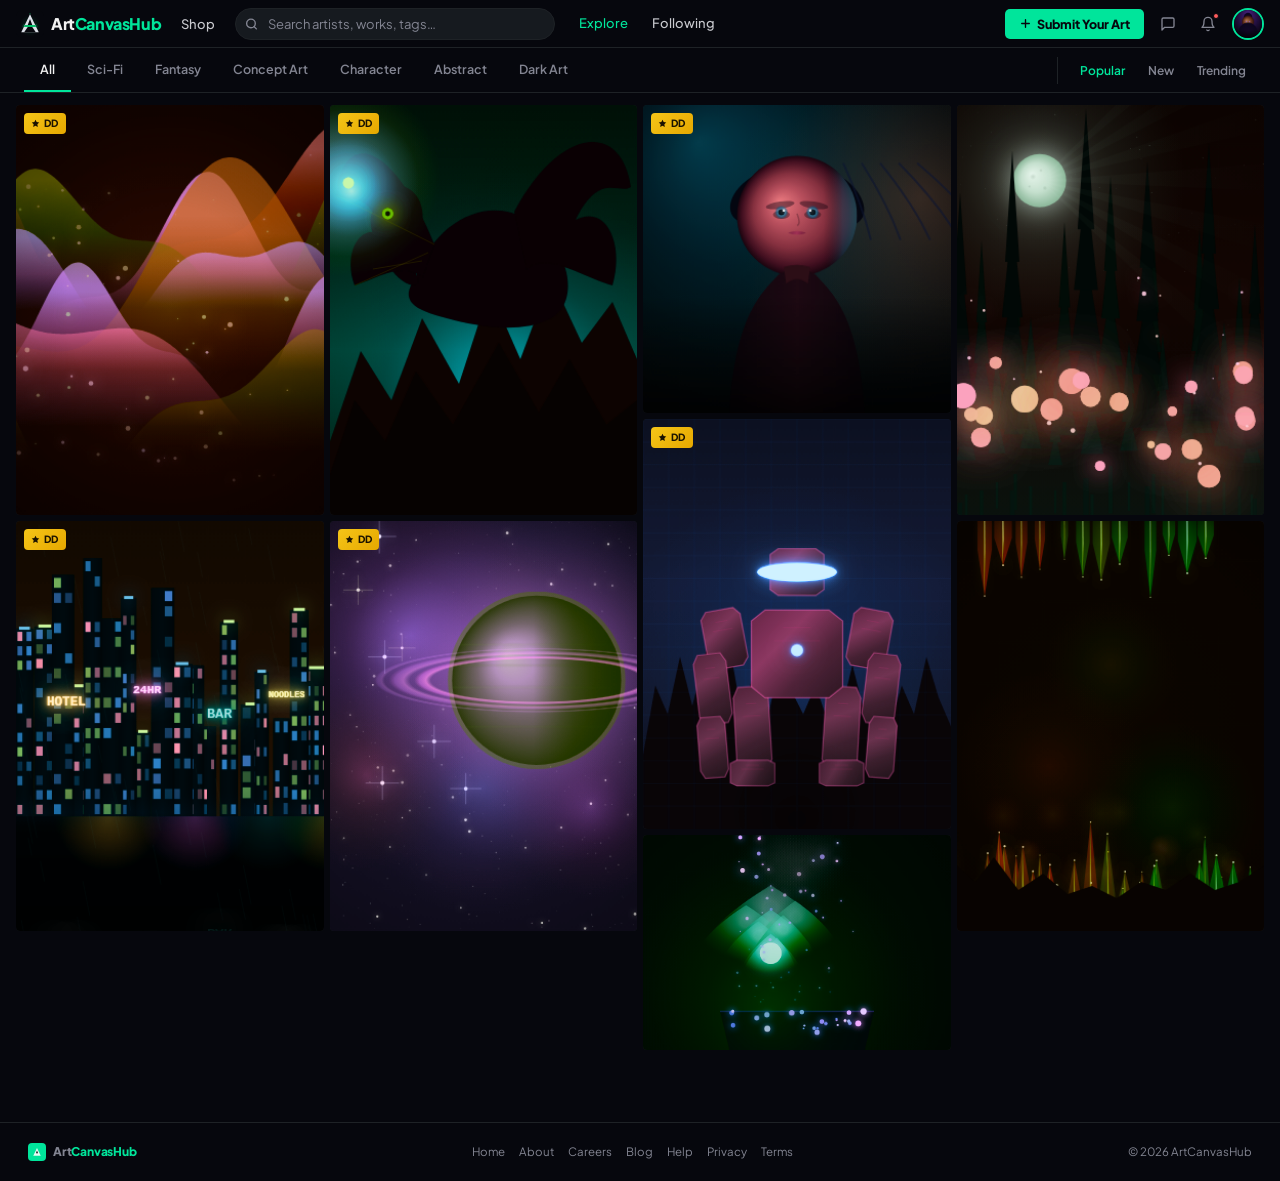
==== commit ce25422d: "Use actual logo image in nav and favicon across all pages Replaced inline SVG triangle with images/l" ====
--- a/browse.html
+++ b/browse.html
@@ -13,7 +13,7 @@
   <meta name="twitter:card" content="summary_large_image">
   <meta name="twitter:title" content="ArtCanvasHub — Discover Exceptional Digital Art">
   <meta name="twitter:description" content="Explore original digital artworks from cyberpunk cities to cosmic nebulae. A community for digital artists.">
-  <link rel="icon" href="data:image/svg+xml,<svg xmlns='http://www.w3.org/2000/svg' viewBox='0 0 20 20'><polygon points='10,2 17.5,17.5 2.5,17.5' fill='%236c63ff'/><polygon points='10,7 12,12.5 8,12.5' fill='%2306070d'/></svg>">
+  <link rel="icon" href="images/logo.svg">
   <link rel="preconnect" href="https://fonts.googleapis.com">
   <link rel="preconnect" href="https://fonts.gstatic.com" crossorigin>
   <link href="https://fonts.googleapis.com/css2?family=Plus+Jakarta+Sans:wght@400;500;600;700;800;900&display=swap" rel="stylesheet">
@@ -23,10 +23,8 @@
 
 <!-- ── GLOBAL NAV ─────────────────────────────────── -->
 <nav class="nav">
-  <a class="logo" href="index.html">
-    <span class="logo-icon">
-      <svg viewBox="0 0 20 20" fill="none"><polygon points="10,2 17.5,17.5 2.5,17.5" fill="#fff" opacity=".95"/><polygon points="10,7 12,12.5 8,12.5" fill="#06070d"/></svg>
-    </span>
+  <a class="logo" href="browse.html">
+    <img src="images/logo.svg" class="logo-icon" alt="ArtCanvasHub">
     <span class="logo-text">Art<em>CanvasHub</em></span>
   </a>
   <button class="nav-shop">Shop</button>
--- a/css/style.css
+++ b/css/style.css
@@ -40,8 +40,7 @@
   display: flex; align-items: center; padding: 0 16px; gap: 10px; z-index: 300;
 }
 .logo { display: flex; align-items: center; gap: 7px; flex-shrink: 0; }
-.logo-icon { width: 26px; height: 26px; background: var(--acc); border-radius: 7px; display: flex; align-items: center; justify-content: center; }
-.logo-icon svg { width: 15px; height: 15px; }
+.logo-icon { width: 28px; height: 28px; border-radius: 7px; display: block; flex-shrink: 0; }
 .logo-text { font-size: 16px; font-weight: 800; color: var(--fg); letter-spacing: -.4px; }
 .logo-text em { color: var(--acc); font-style: normal; }
 .nav-shop { background: none; border: none; color: var(--fg2); font-size: 13px; font-weight: 500; padding: 0 10px; cursor: pointer; }
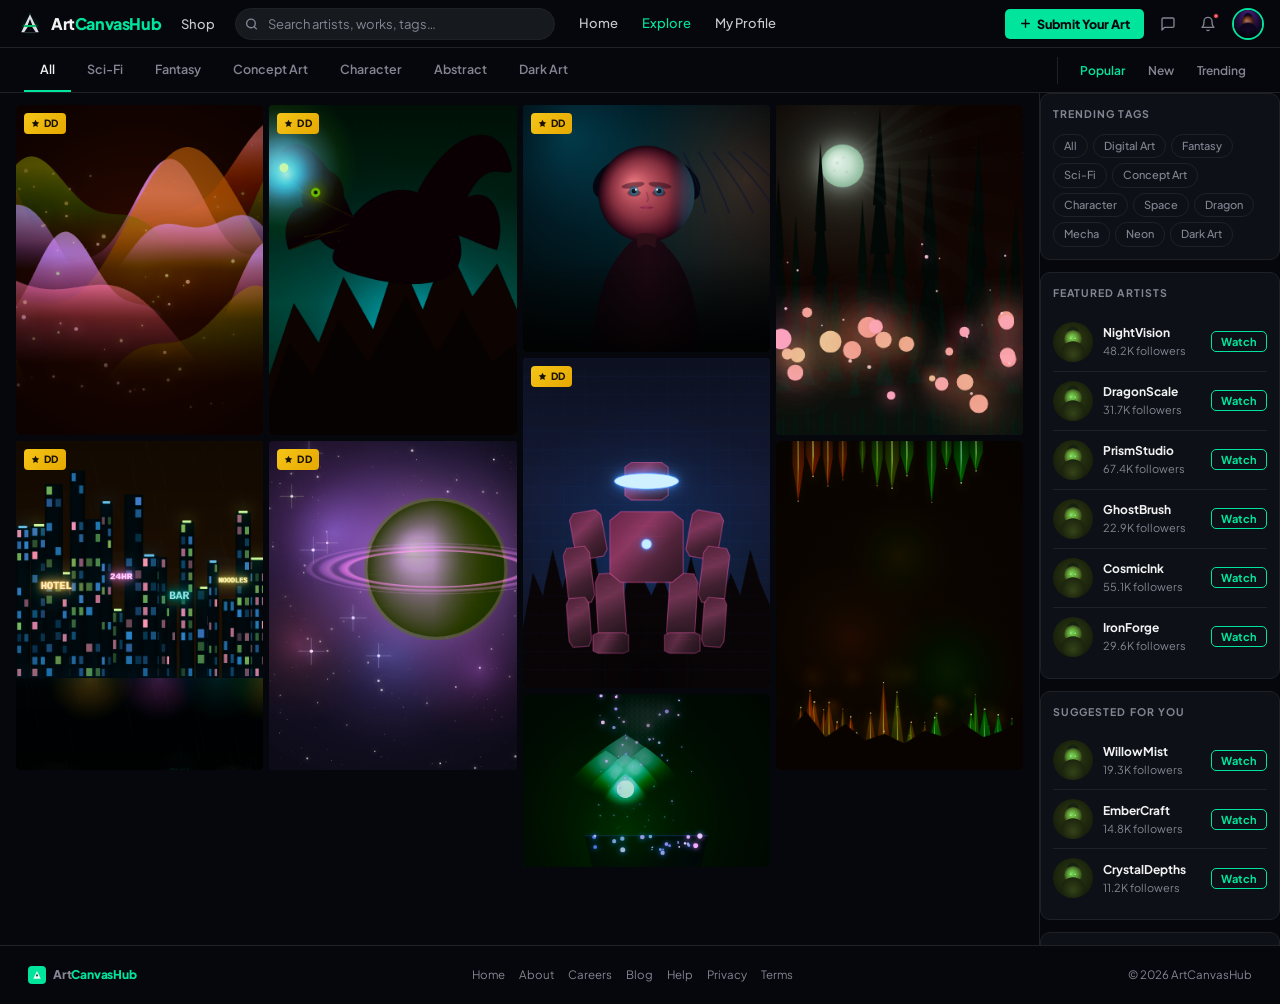
==== commit ee3b7313: "Add home feed page with Daily Deviation hero, strips, and sidebar - New home.html: DeviantArt-style " ====
--- a/browse.html
+++ b/browse.html
@@ -23,7 +23,7 @@
 
 <!-- ── GLOBAL NAV ─────────────────────────────────── -->
 <nav class="nav">
-  <a class="logo" href="browse.html">
+  <a class="logo" href="home.html">
     <img src="images/logo.svg" class="logo-icon" alt="ArtCanvasHub">
     <span class="logo-text">Art<em>CanvasHub</em></span>
   </a>
@@ -37,8 +37,9 @@
   </div>
 
   <nav class="nav-links">
+    <a class="nav-page-link" href="home.html" data-page="home.html">Home</a>
     <a class="nav-page-link active" href="browse.html" data-page="browse.html">Explore</a>
-    <a class="nav-page-link" href="index.html" data-page="index.html">Following</a>
+    <a class="nav-page-link" href="index.html" data-page="index.html">My Profile</a>
   </nav>
 
   <div class="nav-r">
--- a/css/style.css
+++ b/css/style.css
@@ -293,9 +293,10 @@
 .sort-pill { background: none; border: none; padding: 6px 10px; font-size: 12px; font-weight: 600; color: var(--fg3); border-radius: 5px; transition: color .15s, background .15s; }
 .sort-pill:hover { color: var(--fg2); background: var(--surf2); }
 .sort-pill.active { color: var(--acc); }
-.browse-layout { display: grid; grid-template-columns: 1fr; gap: 0; }
-.browse-main { padding: 12px 16px 48px; border-right: none; min-width: 0; }
-.browse-side { display: none; }
+.browse-layout { display: grid; grid-template-columns: 1fr 240px; gap: 0; }
+.browse-main { padding: 12px 16px 48px; border-right: 1px solid var(--brd); min-width: 0; }
+.browse-side { display: block; position: sticky; top: var(--nav-h); max-height: calc(100vh - var(--nav-h)); overflow-y: auto; scrollbar-width: none; flex-shrink: 0; }
+.browse-side::-webkit-scrollbar { display: none; }
 .browse-side .sc { padding: 12px; }
 .browse-side .btn-follow-toggle { padding: 3px 9px; font-size: 11px; }
 .browse-actions { display: none; }
@@ -1015,3 +1016,159 @@
   .login-panel-side { flex: none; border-left: none; border-top: 1px solid var(--brd); padding: 24px 0; }
   .login-panel { padding: 0 24px 40px; }
 }
+
+/* ── DAILY DEVIATION HERO (home page) ────────────────────── */
+.dd-hero {
+  display: grid;
+  grid-template-columns: 1fr 360px;
+  min-height: 400px;
+  background: var(--surf);
+  border-bottom: 1px solid var(--brd);
+  overflow: hidden;
+}
+.dd-hero-art-wrap {
+  position: relative;
+  overflow: hidden;
+  min-height: 300px;
+}
+.dd-hero-art-wrap canvas {
+  width: 100%;
+  height: 100%;
+  object-fit: cover;
+  display: block;
+}
+.dd-hero-art-wrap::after {
+  content: '';
+  position: absolute;
+  inset: 0;
+  background: linear-gradient(to right, transparent 55%, var(--surf) 100%);
+  pointer-events: none;
+}
+.dd-star-label {
+  position: absolute;
+  top: 14px;
+  left: 14px;
+  background: linear-gradient(135deg, #f5c518, #e6a800);
+  color: #1a1200;
+  font-size: 10.5px;
+  font-weight: 800;
+  padding: 5px 10px;
+  border-radius: 4px;
+  display: flex;
+  align-items: center;
+  gap: 5px;
+  letter-spacing: .06em;
+  text-transform: uppercase;
+  z-index: 2;
+  pointer-events: none;
+}
+.dd-hero-info {
+  padding: 36px 28px;
+  display: flex;
+  flex-direction: column;
+  justify-content: center;
+  gap: 13px;
+  min-width: 0;
+}
+.dd-hero-eyebrow {
+  font-size: 10.5px;
+  font-weight: 700;
+  color: var(--acc);
+  text-transform: uppercase;
+  letter-spacing: .1em;
+}
+.dd-hero-title {
+  font-size: 28px;
+  font-weight: 900;
+  color: var(--fg);
+  line-height: 1.1;
+  letter-spacing: -.4px;
+}
+.dd-hero-by {
+  display: flex;
+  align-items: center;
+  gap: 8px;
+}
+.dd-hero-av {
+  border-radius: 50%;
+  overflow: hidden;
+  flex-shrink: 0;
+}
+.dd-hero-byline { font-size: 13px; color: var(--fg2); }
+.dd-hero-artist-link { color: var(--fg); font-weight: 700; }
+.dd-hero-artist-link:hover { color: var(--acc); }
+.dd-hero-follow {
+  margin-left: auto;
+  background: none;
+  border: 1px solid var(--brd2);
+  color: var(--fg2);
+  font-size: 12px;
+  font-weight: 700;
+  padding: 5px 12px;
+  border-radius: 5px;
+  transition: color .15s, border-color .15s, background .15s;
+  cursor: pointer;
+}
+.dd-hero-follow:hover { color: var(--fg); border-color: var(--fg3); }
+.dd-hero-follow.following { color: var(--acc); border-color: rgba(0,229,155,.3); background: rgba(0,229,155,.08); }
+.dd-hero-desc {
+  font-size: 13px;
+  color: var(--fg2);
+  line-height: 1.65;
+  display: -webkit-box;
+  -webkit-line-clamp: 3;
+  -webkit-box-orient: vertical;
+  overflow: hidden;
+}
+.dd-hero-stats {
+  display: flex;
+  gap: 16px;
+}
+.dd-hero-stat {
+  display: flex;
+  align-items: center;
+  gap: 5px;
+  font-size: 12px;
+  color: var(--fg3);
+}
+.dd-hero-tags {
+  display: flex;
+  flex-wrap: wrap;
+  gap: 6px;
+}
+.dd-hero-actions {
+  display: flex;
+  align-items: center;
+  gap: 10px;
+  flex-wrap: wrap;
+  margin-top: 2px;
+}
+.dd-hero-btn {
+  background: var(--acc);
+  color: var(--acc-fg);
+  border: none;
+  font-size: 13px;
+  font-weight: 800;
+  padding: 9px 20px;
+  border-radius: 5px;
+  cursor: pointer;
+  transition: background .15s;
+}
+.dd-hero-btn:hover { background: var(--acc2); }
+.dd-hero-browse-link { font-size: 13px; color: var(--acc); font-weight: 600; }
+.dd-hero-browse-link:hover { text-decoration: underline; }
+.home-main-feed { padding-top: 20px; }
+.sec-hd-sub { font-size: 11px; color: var(--fg3); font-weight: 500; }
+
+@media (max-width: 860px) {
+  .dd-hero { grid-template-columns: 1fr; min-height: auto; }
+  .dd-hero-art-wrap { height: 240px; }
+  .dd-hero-art-wrap::after { background: linear-gradient(to bottom, transparent 50%, var(--surf) 100%); }
+  .dd-hero-info { padding: 20px 16px 28px; }
+  .dd-hero-title { font-size: 22px; }
+}
+@media (max-width: 900px) {
+  .browse-side { display: grid; grid-template-columns: repeat(2, 1fr); gap: 12px; padding: 16px 20px; position: static; max-height: none; overflow: visible; }
+  .browse-layout { grid-template-columns: 1fr; }
+  .browse-main { border-right: none; }
+}
